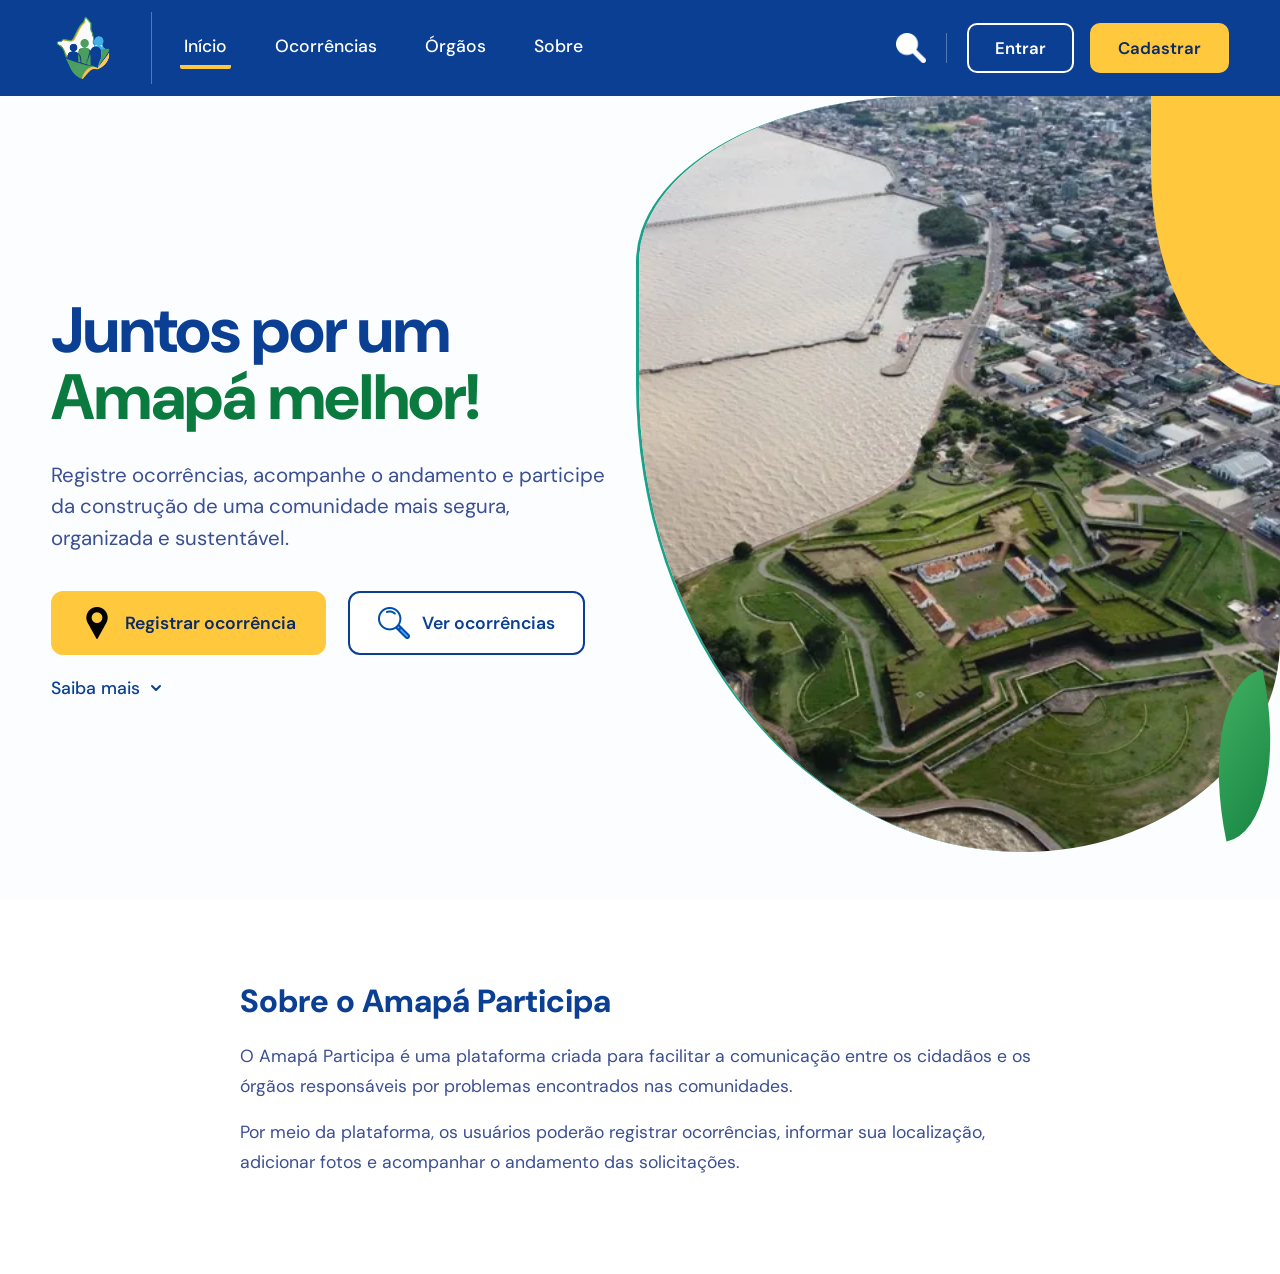
==== index.html @ 14bf2bf3 "Add files via upload" ====
<!DOCTYPE html>
<html lang="pt-BR">

<head>
    <meta charset="UTF-8">
    <meta name="viewport" content="width=device-width, initial-scale=1.0">
    <title>Amapá Participa</title>
    <link rel="preconnect" href="https://fonts.googleapis.com">
    <link rel="preconnect" href="https://fonts.gstatic.com" crossorigin>
    <link href="https://fonts.googleapis.com/css2?family=DM+Sans:wght@400;500;600;800&display=swap" rel="stylesheet">
    <link rel="stylesheet" href="css/style.css">
</head>

<body class="pagina-inicial">

    <!-- ================= CABEÇALHO ================= -->
    <header class="cabecalho">

        <div class="cabecalho-logo">
            <a href="index.html" aria-label="Amapá Participa - página inicial">
                <img src="img/logo-provisoria.png" alt="Logo Amapá Participa" width="250" height="100">
            </a>
        </div>

        <nav class="cabecalho-menu" aria-label="Menu principal">
            <ul>
                <li><a href="index.html" class="ativo" aria-current="page">Início</a></li>
                <li><a href="paginas/ocorrencias.html">Ocorrências</a></li>
                <li><a href="#">Órgãos</a></li>
                <li><a href="#sobre">Sobre</a></li>
            </ul>
        </nav>

        <div class="cabecalho-acoes">

            <button type="button" class="acao-pesquisa" id="botao-pesquisa" aria-label="Pesquisar">
                <img src="img/lupa-azul.png" alt="" width="36" height="36">
            </button>

            <a href="paginas/login.html" class="acao-entrar">Entrar</a>
            <a href="paginas/cadastro.html" class="acao-cadastrar">Cadastrar</a>

        </div>

    </header>


    <!-- ================= CONTEÚDO ================= -->
    <main>

        <!-- ===== HERO ===== -->
        <section class="hero">

            <div class="hero-texto">

                <h1 class="hero-titulo">
                    Juntos por um
                    <span class="titulo-verde">Amapá melhor!</span>
                </h1>

                <p class="hero-descricao">
                    Registre ocorrências, acompanhe o andamento
                    e participe da construção de uma comunidade
                    mais segura, organizada e sustentável.
                </p>

                <div class="hero-botoes">

                    <a href="paginas/registrar-ocorrencia.html" class="botao-registrar" id="botao-ocorrencia">
                        <span class="icone-botao" aria-hidden="true">
                            <img src="img/pin.png" alt="" width="42" height="42">
                        </span>
                        <span class="texto-botao">Registrar ocorrência</span>
                    </a>

                    <a href="paginas/ocorrencias.html" class="botao-ver-ocorrencias">
                        <span class="icone-botao" aria-hidden="true">
                            <img src="img/lupa-azul.png" alt="" width="38" height="38">
                        </span>
                        <span class="texto-botao">Ver ocorrências</span>
                    </a>

                    <a href="#sobre" class="botao-saiba">
                        <span>Saiba mais</span>
                        <svg class="seta" width="16" height="16" viewBox="0 0 24 24" fill="none"
                            stroke="currentColor" stroke-width="3" stroke-linecap="round"
                            stroke-linejoin="round" aria-hidden="true">
                            <polyline points="6 9 12 15 18 9"></polyline>
                        </svg>
                    </a>

                </div>

            </div>

            <div class="hero-imagem">

                <div class="detalhe-amarelo" aria-hidden="true"></div>

                <div class="imagem-macapa">
                    <img src="img/macapabanner.png" alt="Vista aérea de Macapá com a orla e a ponte" width="800" height="700" fetchpriority="high">
                </div>

                <div class="detalhe-verde" aria-hidden="true"></div>

            </div>

        </section>


        <!-- ===== SOBRE ===== -->
        <section class="sobre" id="sobre">
            <div class="sobre-conteudo">

                <h2>Sobre o Amapá Participa</h2>

                <p>
                    O Amapá Participa é uma plataforma criada
                    para facilitar a comunicação entre os cidadãos
                    e os órgãos responsáveis por problemas
                    encontrados nas comunidades.
                </p>

                <p>
                    Por meio da plataforma, os usuários poderão
                    registrar ocorrências, informar sua localização,
                    adicionar fotos e acompanhar o andamento
                    das solicitações.
                </p>

            </div>
        </section>

    </main>

    <script src="index.js" defer></script>

</body>

</html>
---- css/style.css ----
/*css do login*/

* {
    margin: 0;
    padding: 0;
    box-sizing: border-box;
}

body {
    min-height: 100vh;
    background-color: #f1f5fa;
    font-family: Arial, Helvetica, sans-serif;
    display: flex;
    align-items: center;
    justify-content: center;
    padding: 30px;
}

.login-container {
    width: 950px;
    height: 560px;
    background-color: #ffffff;
    display: flex;
    border-radius: 12px;
    overflow: hidden;
    box-shadow: 0 15px 40px rgba(25, 60, 100, 0.12);
}

.banner {
    width: 32%;
    height: 100%;
    background-color: #12438f;
    overflow: hidden;
    display: flex;
    align-items: center;
    justify-content: center;
    padding: 0px 0px;
}

.banner img {
    width: 100%;
    height: 100%;
    display: block;
    object-fit: cover;
    object-position: center;
}

.login-area {
    width: 68%;
    height: 100%;
    display: flex;
    justify-content: center;
    align-items: center;
    padding: 40px;
}

.login-box {
    width: 100%;
    max-width: 520px;
}

.login-box h1 {
    color: #17498f;
    font-size: 30px;
    font-weight: 700;
    margin-bottom: 30px;
}

.tabs {
    width: 100%;
    display: flex;
    border-bottom: 1px solid #d9e0e8;
    margin-bottom: 27px;
}

.tab {
    width: 50%;
    border: none;
    background: transparent;
    padding: 11px 5px;
    color: #718096;
    font-size: 15px;
    font-weight: 600;
    cursor: pointer;
}

.tab.active {
    color: #17498f;
    border-bottom: 3px solid #2866c0;
}

.input-group {
    margin-bottom: 18px;
}

.input-group label {
    display: block;
    color: #657386;
    font-size: 13px;
    font-weight: 500;
    margin-bottom: 7px;
}

.input-box {
    width: 100%;
    height: 50px;
    border: 1px solid #d2dce8;
    border-radius: 7px;
    display: flex;
    align-items: center;
    padding: 0 14px;
    background-color: #ffffff;
    transition: 0.2s;
}

.input-box:focus-within {
    border-color: #2866c0;
    box-shadow: 0 0 0 3px rgba(40, 102, 192, 0.08);
}

.input-icon {
    width: 17px;
    height: 17px;
    object-fit: contain;
    margin-right: 11px;
    flex-shrink: 0;
}

.input-box input {
    width: 100%;
    height: 100%;
    border: none;
    outline: none;
    background: transparent;
    color: #333333;
    font-size: 13px;
}

.input-box input::placeholder {
    color: #a1adbd;
}

.password-icon {
    width: 20px;
    height: 20px;
    object-fit: contain;
    margin-left: 10px;
    cursor: pointer;
    flex-shrink: 0;
}

.login-options {
    display: flex;
    justify-content: space-between;
    align-items: center;
    margin-top: 6px;
    margin-bottom: 22px;
    font-size: 12px;
}

.remember {
    display: flex;
    align-items: center;
    gap: 6px;
    color: #69788b;
    cursor: pointer;
}

.remember input {
    width: 14px;
    height: 14px;
    accent-color: #2866c0;
}

.login-options a {
    color: #245ba7;
    font-weight: 600;
    text-decoration: underline;
}

.login-button {
    width: 100%;
    height: 48px;
    border: none;
    border-radius: 6px;
    background-color: #2866c0;
    color: #ffffff;
    font-size: 14px;
    font-weight: 700;
    cursor: pointer;
    transition: 0.2s;
}

.login-button:hover {
    background-color: #2056a5;
}

.register-text {
    text-align: center;
    color: #718096;
    font-size: 12px;
    margin-top: 25px;
}

.register-text a {
    color: #245ba7;
    font-weight: 600;
    text-decoration: underline;
}

@media (max-width: 850px) {

    body {
        padding: 20px;
    }

    .login-container {
        width: 100%;
        height: auto;
        min-height: 560px;
    }

    .banner {
        width: 30%;
    }

    .login-area {
        width: 70%;
        padding: 35px;
    }

    .login-box h1 {
        font-size: 27px;
    }
}

@media (max-width: 650px) {

    body {
        padding: 0;
        background-color: #ffffff;
    }

    .login-container {
        width: 100%;
        min-height: 100vh;
        height: auto;
        border-radius: 0;
        box-shadow: none;
    }

    .banner {
        display: none;
    }

    .login-area {
        width: 100%;
        padding: 35px 25px;
    }

    .login-box {
        max-width: 500px;
    }
}

@media (max-width: 400px) {

    .login-area {
        padding: 30px 20px;
    }

    .login-box h1 {
        font-size: 24px;
        margin-bottom: 27px;
    }

    .login-options {
        font-size: 11px;
    }
}

.tab {
    text-decoration: none;
    display: flex;
    align-items: center;
    justify-content: center;
}


/* css do cadastro */

.cadastro-container {
    width: 950px;
    height: 560px;
    background-color: #ffffff;
    display: flex;
    border-radius: 12px;
    overflow: hidden;
    box-shadow: 0 15px 40px rgba(25, 60, 100, 0.12);
}

.cadastro-banner {
    width: 32%;
    height: 100%;
    background-color: #12438f;
    overflow: hidden;
    display: flex;
    align-items: center;
    justify-content: center;
    padding: 0px 0px;
}

.cadastro-banner img {
    width: 100%;
    height: 100%;
    display: block;
    object-fit: cover;
    object-position: center;
}

.cadastro-area {
    width: 68%;
    height: 100%;
    display: flex;
    justify-content: center;
    align-items: center;
    padding: 40px;
}

.cadastro-conteudo {
    width: 100%;
    max-width: 520px;
}

.cadastro-conteudo h2 {
    color: #17498f;
    font-size: 30px;
    font-weight: 700;
    margin-bottom: 5px;
}

.subtitulo {
    color: #718096;
    font-size: 12px;
    margin-bottom: 20px;
}

.campo {
    margin-bottom: 10px;
}

.campo label {
    display: block;
    color: #657386;
    font-size: 13px;
    font-weight: 500;
    margin-bottom: 7px;
}

.campo input,
.campo select {
    height: 30px;
    border: 1px solid #d2dce8;
    border-radius: 7px;
    background-color: #ffffff;
    outline: none;
    font-size: 11px;
    color: #334155;
}

.campo input {
    width: 100%;
    padding: 0 10px;
}

.campo input::placeholder {
    color: #a1adbd;
}

.campo input:focus,
.campo select:focus {
    border-color: #2866c0;
}

.input-container {
    width: 100%;
    height: 30px;
    border: 1px solid #d2dce8;
    border-radius: 7px;
    display: flex;
    align-items: center;
    padding: 0 10px;
    background-color: #ffffff;
}

.input-container:focus-within {
    border-color: #2866c0;
    box-shadow: 0 0 0 3px rgba(40, 102, 192, 0.08);
}

.input-container .input-icon {
    width: 17px;
    height: 17px;
    object-fit: contain;
    margin-right: 7px;
    flex-shrink: 0;
}

.input-container input {
    width: 100%;
    height: 100%;
    border: none;
    outline: none;
    padding: 0;
    background: transparent;
    color: #333333;
}

.input-container input:focus {
    border: none;
}

.input-container .password-icon {
    width: 16px;
    height: 16px;
    object-fit: contain;
    margin-left: 10px;
    cursor: pointer;
    flex-shrink: 0;
}

.requisitos-senha {
    margin-top: 6px;
    color: #718096;
    font-size: 9px;
    line-height: 1.4;
}

.requisitos-senha p {
    margin-bottom: 2px;
    font-weight: 600;
}

.requisitos-senha ul {
    margin: 0;
    padding-left: 15px;
    display: grid;
    grid-template-columns: 1fr 1fr;
    column-gap: 10px;
}

.requisitos-senha li {
    color: #718096;
}

.requisitos-senha li.valido {
    color: #3d8b5c;
}

.telefone-container {
    display: flex;
    gap: 7px;
}

.telefone-container select {
    width: 62px;
    padding: 0 7px;
}

.telefone-container input {
    flex: 1;
}

.termos {
    display: flex;
    align-items: center;
    gap: 6px;
    margin-top: 7px;
    margin-bottom: 15px;
}

.termos input {
    width: 13px;
    height: 13px;
    accent-color: #2866c0;
}

.termos label {
    font-size: 10px;
    color: #64748b;
}

.botao-cadastrar {
    width: 100%;
    height: 34px;
    border: none;
    border-radius: 6px;
    background-color: #2866c0;
    color: #ffffff;
    font-size: 12px;
    font-weight: 700;
    cursor: pointer;
}

.botao-cadastrar:hover {
    background-color: #2056a5;
}

.login-link {
    text-align: center;
    margin-top: 12px;
    font-size: 10px;
    color: #718096;
}

.login-link a {
    color: #245ba7;
    font-weight: 600;
    text-decoration: underline;
}

.login-link a:hover {
    text-decoration: none;
}


@media (max-width: 850px) {

    .cadastro-container {
        width: 100%;
        height: auto;
        min-height: 560px;
    }

    .cadastro-banner {
        width: 30%;
    }

    .cadastro-area {
        width: 70%;
        padding: 35px;
    }

    .cadastro-conteudo h2 {
        font-size: 27px;
    }
}

@media (max-width: 650px) {

    .cadastro-container {
        width: 100%;
        min-height: 100vh;
        height: auto;
        border-radius: 0;
        box-shadow: none;
    }

    .cadastro-banner {
        display: none;
    }

    .cadastro-area {
        width: 100%;
        padding: 35px 25px;
    }

    .cadastro-conteudo {
        max-width: 500px;
    }

    .requisitos-senha ul {
        grid-template-columns: 1fr;
    }
}

@media (max-width: 400px) {

    .cadastro-area {
        padding: 30px 20px;
    }

    .cadastro-conteudo h2 {
        font-size: 24px;
    }
}


/* =========================================================
   TELA INICIAL
========================================================= */

:root {
    --azul-escuro: #0a3f94;
    --azul-texto: #3b4f94;
    --amarelo: #ffc83d;
    --verde: #0b7a3e;
    --altura-cabecalho: 96px;
}

html {
    scroll-behavior: smooth;
}

body.pagina-inicial {
    display: block;
    min-height: 100vh;
    padding: 0;
    background-color: #fbfdff;
    font-family: "DM Sans", Arial, Helvetica, sans-serif;
}

.pagina-inicial a {
    text-decoration: none;
}

.cabecalho {
    display: flex;
    align-items: center;
    height: var(--altura-cabecalho);
    padding: 0 4%;
    background-color: var(--azul-escuro);
}

.cabecalho-logo {
    display: flex;
    align-items: center;
    padding-right: 28px;
    margin-right: 28px;
    border-right: 1px solid rgba(255, 255, 255, 0.3);
}

.cabecalho-logo img {
    display: block;
    height: 72px;
    width: auto;
}

.cabecalho-menu ul {
    display: flex;
    gap: 40px;
    list-style: none;
}

.cabecalho-menu a {
    display: inline-block;
    padding: 8px 4px;
    color: #ffffff;
    font-size: 1.1rem;
    font-weight: 500;
    border-bottom: 4px solid transparent;
    border-radius: 2px;
    transition: border-color 0.2s;
}

.cabecalho-menu a:hover,
.cabecalho-menu a.ativo {
    border-bottom-color: var(--amarelo);
}

.cabecalho-acoes {
    display: flex;
    align-items: center;
    gap: 16px;
    margin-left: auto;
}

.acao-pesquisa {
    padding: 0 20px 0 0;
    margin-right: 4px;
    border: none;
    border-right: 1px solid rgba(255, 255, 255, 0.3);
    background: transparent;
    cursor: pointer;
}

.acao-pesquisa img {
    display: block;
    width: 30px;
    height: 30px;
    filter: brightness(0) invert(1);
}

.acao-entrar,
.acao-cadastrar {
    padding: 12px 26px;
    border-radius: 10px;
    font-size: 1.05rem;
    font-weight: 600;
    transition: transform 0.2s, background-color 0.2s;
}

.acao-entrar {
    color: #ffffff;
    border: 2px solid #ffffff;
}

.acao-entrar:hover {
    background-color: rgba(255, 255, 255, 0.12);
}

.acao-cadastrar {
    color: #0b2a66;
    background-color: var(--amarelo);
    border: 2px solid var(--amarelo);
}

.acao-cadastrar:hover {
    transform: translateY(-2px);
}

.hero {
    display: grid;
    grid-template-columns: 1fr 1.1fr;
    min-height: calc(100vh - var(--altura-cabecalho));
    padding-left: 4%;
    overflow: hidden;
}

.hero-texto {
    align-self: center;
    max-width: 660px;
    padding: 40px 0;
    position: relative;
    z-index: 3;
}

.hero-titulo {
    color: var(--azul-escuro);
    font-size: clamp(2.6rem, 5vw, 4.6rem);
    font-weight: 800;
    line-height: 1.05;
    letter-spacing: -0.02em;
}

.titulo-verde {
    display: block;
    color: var(--verde);
}

.hero-descricao {
    max-width: 560px;
    margin: 28px 0 36px;
    color: var(--azul-texto);
    font-size: clamp(1.1rem, 1.6vw, 1.45rem);
    line-height: 1.55;
}

.hero-botoes {
    display: flex;
    flex-wrap: wrap;
    align-items: center;
    gap: 22px;
}

.botao-registrar,
.botao-ver-ocorrencias {
    display: inline-flex;
    align-items: center;
    gap: 12px;
    padding: 14px 28px;
    border-radius: 12px;
    font-size: 1.1rem;
    font-weight: 600;
    transition: transform 0.2s, box-shadow 0.2s;
}

.botao-registrar {
    color: #0b2a66;
    background-color: var(--amarelo);
    border: 2px solid var(--amarelo);
}

.botao-ver-ocorrencias {
    color: var(--azul-escuro);
    background-color: #ffffff;
    border: 2px solid var(--azul-escuro);
}

.botao-registrar:hover,
.botao-ver-ocorrencias:hover {
    transform: translateY(-2px);
    box-shadow: 0 8px 18px rgba(10, 63, 148, 0.18);
}

.icone-botao img {
    display: block;
    width: 32px;
    height: 32px;
    object-fit: contain;
}

.botao-saiba {
    display: inline-flex;
    align-items: center;
    gap: 8px;
    color: var(--azul-escuro);
    font-size: 1.1rem;
    font-weight: 500;
}

.botao-saiba:hover {
    text-decoration: underline;
}

.hero-imagem {
    position: relative;
}

.imagem-macapa {
    position: absolute;
    top: 0;
    right: 0;
    bottom: 6%;
    left: 0;
    overflow: hidden;
    border-radius: 45% 0 40% 60% / 22% 0 28% 62%;
    border-left: 3px solid #1aa38a;
}

.imagem-macapa img {
    display: block;
    width: 100%;
    height: 100%;
    object-fit: cover;
}

.detalhe-amarelo {
    position: absolute;
    top: 0;
    right: 0;
    z-index: 2;
    width: 20%;
    height: 36%;
    background-color: var(--amarelo);
    border-radius: 0 0 0 100% / 0 0 0 75%;
}

.detalhe-verde {
    position: absolute;
    right: 0;
    bottom: 8%;
    z-index: 2;
    width: 11%;
    height: 20%;
    background: linear-gradient(135deg, #46b565, #12803f);
    border-radius: 100% 0 100% 0;
    transform: rotate(-12deg);
}

.sobre {
    padding: 80px 4%;
    background-color: #ffffff;
}

.sobre-conteudo {
    max-width: 800px;
    margin: 0 auto;
}

.sobre-conteudo h2 {
    margin-bottom: 20px;
    color: var(--azul-escuro);
    font-size: 2rem;
    font-weight: 800;
}

.sobre-conteudo p {
    margin-bottom: 16px;
    color: var(--azul-texto);
    font-size: 1.1rem;
    line-height: 1.7;
}

@media (max-width: 900px) {

    .cabecalho {
        flex-wrap: wrap;
        height: auto;
        padding: 12px 5%;
        row-gap: 8px;
    }

    .cabecalho-logo {
        padding-right: 0;
        margin-right: 0;
        border-right: none;
    }

    .cabecalho-logo img {
        height: 52px;
    }

    .cabecalho-menu {
        order: 3;
        width: 100%;
        overflow-x: auto;
    }

    .cabecalho-menu ul {
        gap: 24px;
    }

    .hero {
        grid-template-columns: 1fr;
        min-height: auto;
        padding-left: 0;
    }

    .hero-texto {
        padding: 40px 5%;
    }

    .hero-imagem {
        height: 340px;
    }

    .imagem-macapa {
        bottom: 0;
        border-radius: 45% 45% 0 0 / 18% 18% 0 0;
        border-left: none;
    }

    .detalhe-verde {
        bottom: 6%;
    }
}

@media (max-width: 500px) {

    .acao-entrar,
    .acao-cadastrar {
        padding: 10px 16px;
    }

    .botao-registrar,
    .botao-ver-ocorrencias {
        width: 100%;
        justify-content: center;
    }
}


/* =========================================================
   TELA DE OCORRÊNCIAS
========================================================= */

body.pagina-ocorrencias {
    display: block;
    min-height: 100vh;
    padding: 0;
    background-color: #F5F7FA;
    color: #1E293B;
}

.topo {
    display: flex;
    align-items: center;
    justify-content: space-between;
    background-color: #0a3f94;
    padding: 12px 32px;
    color: #FFFFFF;
}

.topo-logo {
    display: flex;
    align-items: center;
    gap: 10px;
    font-weight: 700;
    font-size: 18px;
}

.topo-logo img {
    height: 32px;
    width: 32px;
}

.topo-menu {
    display: flex;
    gap: 28px;
}

.topo-menu a {
    font-size: 15px;
    color: #CBD5E1;
    padding-bottom: 4px;
    border-bottom: 2px solid transparent;
}

.topo-menu a:hover {
    color: #FFFFFF;
}

.topo-menu a.ativo {
    color: #FFFFFF;
    border-bottom: 2px solid #F5A623;
    font-weight: 600;
}

.topo-acoes {
    display: flex;
    align-items: center;
    gap: 16px;
}

#botao-busca-topo {
    background: none;
    border: none;
    cursor: pointer;
}

#botao-busca-topo img {
    width: 18px;
    height: 18px;
}

.avatar-usuario {
    width: 34px;
    height: 34px;
    border-radius: 50%;
    background-color: #F5A623;
    color: #1C3A5E;
    font-weight: 700;
    font-size: 13px;
    display: flex;
    align-items: center;
    justify-content: center;
}

.layout {
    display: flex;
    align-items: flex-start;
}

.lateral {
    width: 220px;
    background-color: #FFFFFF;
    min-height: calc(100vh - 60px);
    padding: 20px 0;
    border-right: 1px solid #E2E8F0;
}

.lista-categorias {
    list-style: none;
}

.categoria {
    padding: 12px 24px;
    font-size: 14px;
    color: #475569;
    cursor: pointer;
}

.categoria:hover {
    background-color: #F1F5F9;
}

.categoria.ativa {
    background-color: #FFF1DE;
    color: #C9680C;
    font-weight: 600;
    border-right: 3px solid #F5A623;
}

.conteudo {
    flex: 1;
    padding: 32px 40px;
}

.conteudo h1 {
    font-size: 26px;
    color: #1C3A5E;
}

.barra-busca {
    display: flex;
    gap: 12px;
    margin-bottom: 20px;
}

#buscar-ocorrencias {
    flex: 1;
    max-width: 360px;
    padding: 10px 14px;
    border: 1px solid #CBD5E1;
    border-radius: 8px;
    font-size: 14px;
}

#botao-filtros {
    padding: 10px 18px;
    border: 1px solid #CBD5E1;
    border-radius: 8px;
    background-color: #FFFFFF;
    color: #1C3A5E;
    font-weight: 600;
    cursor: pointer;
}

#botao-filtros:hover {
    background-color: #F1F5F9;
}

.painel-filtros {
    display: flex;
    align-items: center;
    gap: 10px;
    margin-bottom: 20px;
    padding: 12px;
    background-color: #FFFFFF;
    border: 1px solid #E2E8F0;
    border-radius: 8px;
}

.painel-filtros.escondido {
    display: none;
}

.filtro-status {
    padding: 6px 12px;
    border: 1px solid #CBD5E1;
    border-radius: 999px;
    background-color: #FFFFFF;
    font-size: 13px;
    cursor: pointer;
}

.filtro-status.ativo {
    background-color: #1C3A5E;
    color: #FFFFFF;
    border-color: #1C3A5E;
}

.grade-ocorrencias {
    display: grid;
    grid-template-columns: repeat(3, 1fr);
    gap: 20px;
}

.card-ocorrencia {
    background-color: #FFFFFF;
    border-radius: 10px;
    overflow: hidden;
    border: 1px solid #E2E8F0;
}

.card-imagem {
    width: 100%;
    height: 140px;
    background-size: cover;
    background-position: center;
    background-color: #E2E8F0;
}

.card-corpo {
    padding: 14px 16px;
}

.card-categoria {
    display: flex;
    align-items: center;
    gap: 6px;
    font-size: 12px;
    font-weight: 600;
    margin-bottom: 6px;
}

.pontinho-categoria {
    width: 9px;
    height: 9px;
    border-radius: 50%;
    display: inline-block;
}

.card-titulo {
    font-size: 15px;
    font-weight: 700;
    color: #1C3A5E;
    margin-bottom: 6px;
}

.card-info {
    font-size: 12px;
    color: #64748B;
    margin-bottom: 3px;
}

.card-status {
    display: inline-block;
    margin-top: 10px;
    padding: 4px 12px;
    border-radius: 999px;
    font-size: 12px;
    font-weight: 600;
}

.cat-infraestrutura {
    color: #C9680C;
}

.cat-infraestrutura .pontinho-categoria {
    background-color: #F5A623;
}

.cat-meio-ambiente {
    color: #2F8F4E;
}

.cat-meio-ambiente .pontinho-categoria {
    background-color: #2F8F4E;
}

.cat-iluminacao-publica {
    color: #2563EB;
}

.cat-iluminacao-publica .pontinho-categoria {
    background-color: #2563EB;
}

.cat-transporte {
    color: #0E7490;
}

.cat-transporte .pontinho-categoria {
    background-color: #0E7490;
}

.cat-limpeza-urbana {
    color: #0891B2;
}

.cat-limpeza-urbana .pontinho-categoria {
    background-color: #0891B2;
}

.cat-outros {
    color: #64748B;
}

.cat-outros .pontinho-categoria {
    background-color: #64748B;
}

.status-registrada {
    background-color: #E2E8F0;
    color: #475569;
}

.status-em-analise {
    background-color: #FEF3C7;
    color: #B45309;
}

.status-encaminhada {
    background-color: #DBEAFE;
    color: #1D4ED8;
}

.status-em-atendimento {
    background-color: #FFE4D5;
    color: #C2410C;
}

.status-resolvida {
    background-color: #DCFCE7;
    color: #15803D;
}

.mensagem-vazia {
    text-align: center;
    color: #64748B;
    margin-top: 40px;
}

.mensagem-vazia.escondido {
    display: none;
}


/* ===== MENU RETRÁTIL ===== */

.botao-menu {
    display: none;
    align-items: center;
    gap: 8px;
    border: none;
    background: transparent;
    color: #FFFFFF;
    font-size: 16px;
    font-weight: 600;
    cursor: pointer;
}

.botao-menu span {
    font-family: Arial, Helvetica, sans-serif;
}


/* ===== RESPONSIVO ===== */

@media (max-width: 900px) {

    .botao-menu {
        display: flex;
    }

    .topo {
        position: relative;
    }

    .topo-menu {
        display: none;
        position: absolute;
        top: 100%;
        left: 0;
        width: 100%;
        flex-direction: column;
        gap: 0;
        padding: 10px 20px;
        background-color: #FFFFFF;
        box-shadow: 0 8px 20px rgba(25, 60, 100, 0.12);
        z-index: 20;
    }

    .topo-menu.aberto {
        display: flex;
    }

    .topo-menu a {
        width: 100%;
        padding: 12px 10px;
        color: #475569;
    }

    .topo-menu a:hover {
        color: #0a3f94;
        background-color: #F1F5F9;
    }

    .topo-menu a.ativo {
        color: #0a3f94;
        border-bottom: none;
    }

    .layout {
        flex-direction: column;
    }

    .lateral {
        width: 100%;
        min-height: auto;
        display: flex;
        overflow-x: auto;
    }

    .lista-categorias {
        display: flex;
    }

    .grade-ocorrencias {
        grid-template-columns: 1fr;
    }
}

/* ===== FILTROS ATIVOS ===== */

.filtros-ativos {
    display: flex;
    align-items: center;
    flex-wrap: wrap;
    gap: 10px;
    margin: 18px 0 22px;
}

.filtros-ativos-titulo {
    color: #475569;
    font-size: 14px;
    font-weight: 600;
}

.lista-filtros-ativos {
    display: flex;
    align-items: center;
    flex-wrap: wrap;
    gap: 8px;
}

.filtro-ativo {
    display: inline-flex;
    align-items: center;
    gap: 6px;
    padding: 6px 10px;
    border-radius: 20px;
    background-color: #e8eef8;
    color: #0a3f94;
    font-size: 13px;
    font-weight: 600;
}

.filtro-ativo button {
    display: flex;
    align-items: center;
    justify-content: center;
    width: 18px;
    height: 18px;
    padding: 0;
    border: none;
    border-radius: 50%;
    background-color: transparent;
    color: #0a3f94;
    font-size: 17px;
    line-height: 1;
    cursor: pointer;
}

.filtro-ativo button:hover {
    background-color: rgba(10, 63, 148, 0.12);
}

.botao-limpar-filtros {
    padding: 7px 12px;
    border: 1px solid #d7dee8;
    border-radius: 7px;
    background-color: #FFFFFF;
    color: #475569;
    font-size: 13px;
    font-weight: 600;
    cursor: pointer;
}

.botao-limpar-filtros:hover {
    border-color: #0a3f94;
    color: #0a3f94;
}

@media (max-width: 700px) {

    .filtros-ativos {
        align-items: flex-start;
        flex-direction: column;
    }

    .lista-filtros-ativos {
        width: 100%;
    }
}

/* ===== PRÉVIA DA OCORRÊNCIA ===== */

.card-ocorrencia {
    position: relative;
    overflow: hidden;
    cursor: pointer;
}

.card-previa {
    position: absolute;
    left: 0;
    right: 0;
    bottom: 0;
    padding: 16px;
    background-color: rgba(10, 63, 148, 0.96);
    color: #FFFFFF;
    transform: translateY(100%);
    transition: transform 0.25s ease;
    z-index: 2;
}

.card-ocorrencia:hover .card-previa {
    transform: translateY(0);
}

.card-previa strong {
    display: block;
    margin-bottom: 6px;
    font-size: 14px;
}

.card-previa p {
    margin: 0 0 8px;
    font-size: 13px;
    line-height: 1.45;
}

.card-previa span {
    font-size: 12px;
    font-weight: 600;
    opacity: 0.9;
}

.detalhes-ocorrencia {
    max-width: 900px;
    margin: 40px auto;
    padding: 20px;
}

.botao-voltar {
    display: inline-block;
    margin-bottom: 20px;
    color: #12438f;
    text-decoration: none;
    font-weight: 600;
}

.detalhes-card {
    background: white;
    border-radius: 16px;
    padding: 30px;
    box-shadow: 0 8px 25px rgba(0,0,0,0.08);
}

.detalhes-imagem {
    width: 100%;
    height: 350px;
    object-fit: cover;
    border-radius: 12px;
    margin-bottom: 25px;
}

.detalhes-card h1 {
    color: #12438f;
    margin-bottom: 20px;
}

.detalhes-card p {
    margin-bottom: 15px;
    line-height: 1.6;
}

/* ===== TELA DE REGISTRO DE OCORRÊNCIA ===== */

body.pagina-registrar {
    display: block;
    min-height: 100vh;
    padding: 0;
    background-color: #F5F7FA;
    color: #1E293B;
}

.pagina-registrar .registro-conteudo {
    max-width: 900px;
    margin: 0 auto;
    padding: 40px;
}

.pagina-registrar .registro-cabecalho {
    margin-bottom: 30px;
}

.pagina-registrar .botao-voltar-registro {
    display: inline-block;
    margin-bottom: 20px;
    color: #12438f;
    text-decoration: none;
    font-weight: 600;
}

.pagina-registrar .registro-cabecalho h1 {
    margin-bottom: 10px;
    color: #1C3A5E;
    font-size: 28px;
}

.pagina-registrar .registro-cabecalho p {
    color: #64748B;
    font-size: 15px;
    line-height: 1.5;
}

.pagina-registrar .form-ocorrencia {
    background-color: #FFFFFF;
    padding: 30px;
    border: 1px solid #E2E8F0;
    border-radius: 12px;
    box-shadow: 0 8px 25px rgba(25, 60, 100, 0.08);
}

.pagina-registrar .campo-ocorrencia {
    margin-bottom: 22px;
}

.pagina-registrar .campo-ocorrencia label {
    display: block;
    margin-bottom: 8px;
    color: #334155;
    font-size: 14px;
    font-weight: 600;
}

.pagina-registrar .campo-ocorrencia input,
.pagina-registrar .campo-ocorrencia select,
.pagina-registrar .campo-ocorrencia textarea {
    width: 100%;
    border: 1px solid #CBD5E1;
    border-radius: 8px;
    background-color: #FFFFFF;
    color: #334155;
    font-family: Arial, Helvetica, sans-serif;
    font-size: 14px;
    outline: none;
}

.pagina-registrar .campo-ocorrencia input,
.pagina-registrar .campo-ocorrencia select {
    height: 44px;
    padding: 0 12px;
}

.pagina-registrar .campo-ocorrencia textarea {
    min-height: 150px;
    padding: 12px;
    resize: vertical;
    line-height: 1.5;
}

.pagina-registrar .campo-ocorrencia input:focus,
.pagina-registrar .campo-ocorrencia select:focus,
.pagina-registrar .campo-ocorrencia textarea:focus {
    border-color: #2866C0;
    box-shadow: 0 0 0 3px rgba(40, 102, 192, 0.08);
}

.pagina-registrar .campo-ocorrencia input[type="file"] {
    height: auto;
    padding: 10px 12px;
}

.pagina-registrar .ajuda-campo {
    margin-top: 6px;
    color: #64748B;
    font-size: 12px;
}

.pagina-registrar .contador-descricao {
    margin-top: 6px;
    text-align: right;
    color: #64748B;
    font-size: 12px;
}

.pagina-registrar .acoes-ocorrencia {
    display: flex;
    justify-content: flex-end;
    gap: 12px;
    margin-top: 30px;
}

.pagina-registrar .botao-rascunho,
.pagina-registrar .botao-enviar-ocorrencia {
    height: 44px;
    padding: 0 20px;
    border-radius: 8px;
    font-size: 14px;
    font-weight: 600;
    cursor: pointer;
}

.pagina-registrar .botao-rascunho {
    border: 1px solid #CBD5E1;
    background-color: #FFFFFF;
    color: #475569;
}

.pagina-registrar .botao-rascunho:hover {
    background-color: #F1F5F9;
}

.pagina-registrar .botao-enviar-ocorrencia {
    border: 1px solid #2866C0;
    background-color: #2866C0;
    color: #FFFFFF;
}

.pagina-registrar .botao-enviar-ocorrencia:hover {
    background-color: #2056A5;
}

@media (max-width: 900px) {

    .pagina-registrar .topo {
        position: relative;
    }

    .pagina-registrar .registro-conteudo {
        padding: 30px 25px;
    }
}

@media (max-width: 600px) {

    .pagina-registrar .registro-conteudo {
        padding: 25px 15px;
    }

    .pagina-registrar .form-ocorrencia {
        padding: 20px;
    }

    .pagina-registrar .acoes-ocorrencia {
        flex-direction: column;
    }

    .pagina-registrar .botao-rascunho,
    .pagina-registrar .botao-enviar-ocorrencia {
        width: 100%;
    }
}

.botao-voltar-menu {
    font-weight: 600;
}
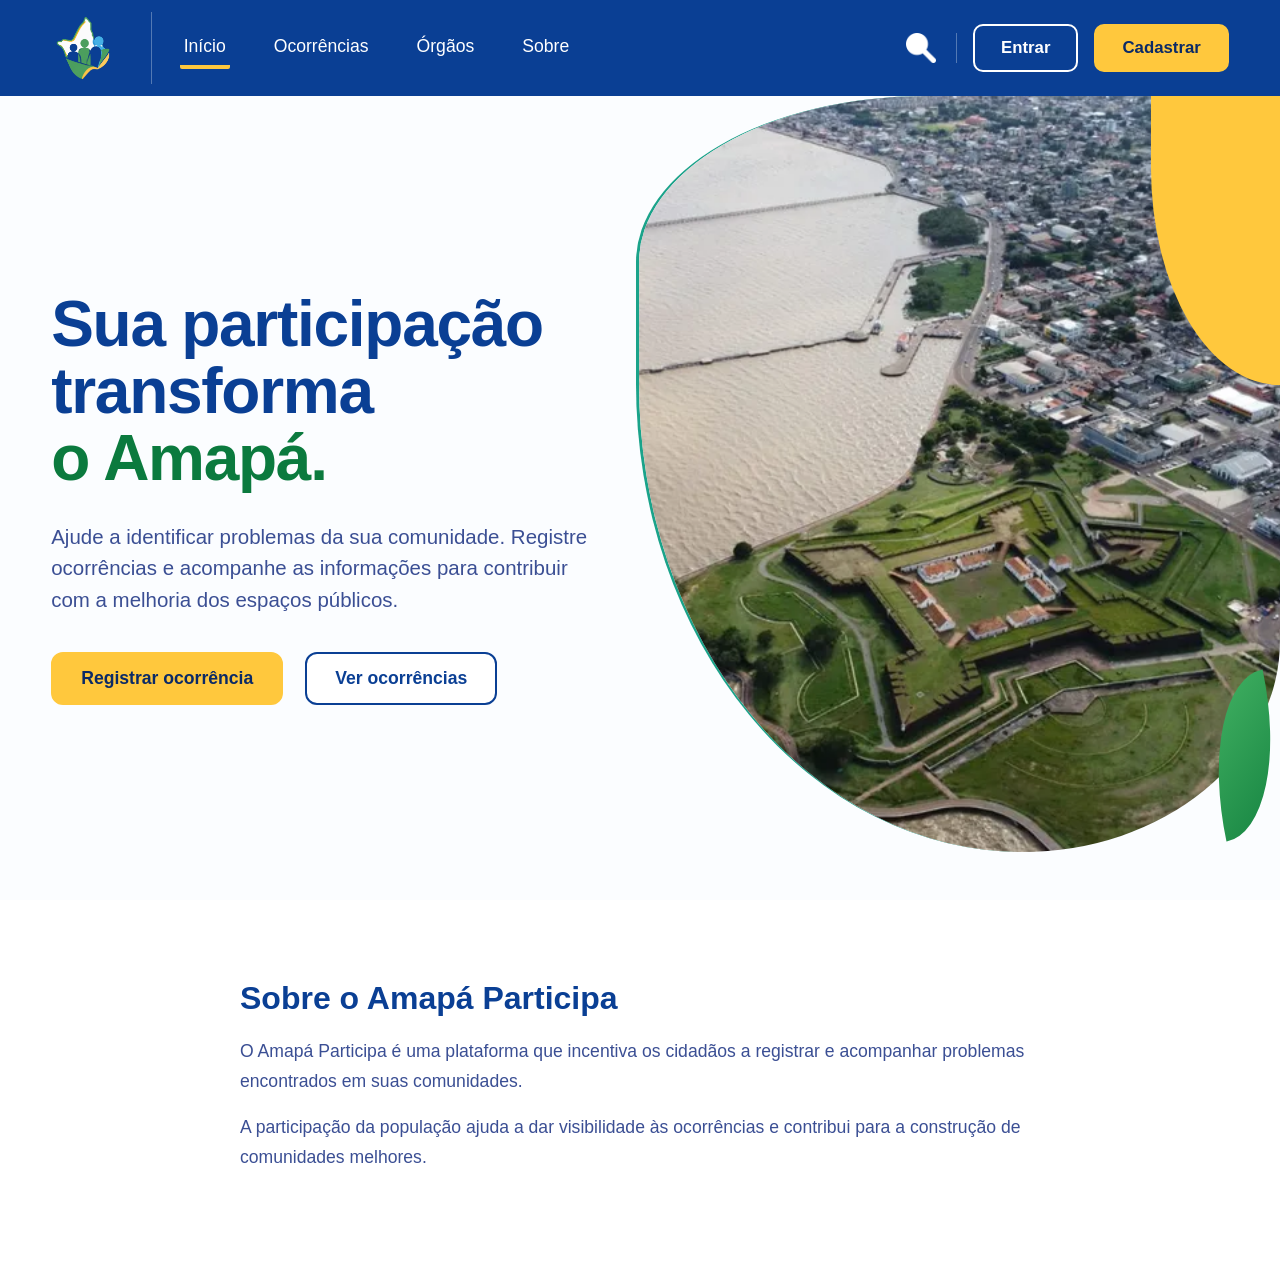
==== commit 946c879b: "Add files via upload" ====
--- a/index.html
+++ b/index.html
@@ -1,140 +1,102 @@
+
 <!DOCTYPE html>
 <html lang="pt-BR">
-
 <head>
     <meta charset="UTF-8">
     <meta name="viewport" content="width=device-width, initial-scale=1.0">
     <title>Amapá Participa</title>
-    <link rel="preconnect" href="https://fonts.googleapis.com">
-    <link rel="preconnect" href="https://fonts.gstatic.com" crossorigin>
-    <link href="https://fonts.googleapis.com/css2?family=DM+Sans:wght@400;500;600;800&display=swap" rel="stylesheet">
     <link rel="stylesheet" href="css/style.css">
+    <script src="./index.js" defer></script>
 </head>
-
 <body class="pagina-inicial">
 
-    <!-- ================= CABEÇALHO ================= -->
     <header class="cabecalho">
+        <a href="index.html" class="cabecalho-logo">
+            <img src="img/logo-provisoria.png" alt="Amapá Participa">
+        </a>
 
-        <div class="cabecalho-logo">
-            <a href="index.html" aria-label="Amapá Participa - página inicial">
-                <img src="img/logo-provisoria.png" alt="Logo Amapá Participa" width="250" height="100">
-            </a>
-        </div>
-
-        <nav class="cabecalho-menu" aria-label="Menu principal">
+        <nav class="cabecalho-menu">
             <ul>
-                <li><a href="index.html" class="ativo" aria-current="page">Início</a></li>
+                <li><a href="index.html" class="ativo">Início</a></li>
                 <li><a href="paginas/ocorrencias.html">Ocorrências</a></li>
-                <li><a href="#">Órgãos</a></li>
+                <li><a href="paginas/orgaos.html">Órgãos</a></li>
                 <li><a href="#sobre">Sobre</a></li>
             </ul>
         </nav>
 
         <div class="cabecalho-acoes">
-
             <button type="button" class="acao-pesquisa" id="botao-pesquisa" aria-label="Pesquisar">
-                <img src="img/lupa-azul.png" alt="" width="36" height="36">
+                <img src="img/lupa-azul.png" alt="">
             </button>
 
-            <a href="paginas/login.html" class="acao-entrar">Entrar</a>
-            <a href="paginas/cadastro.html" class="acao-cadastrar">Cadastrar</a>
+            <div class="cabecalho-autenticacao" id="cabecalho-autenticacao">
+                <a href="paginas/login.html" class="acao-entrar">Entrar</a>
+                <a href="paginas/cadastro.html" class="acao-cadastrar">Cadastrar</a>
+            </div>
 
+            <a href="paginas/perfil.html"
+               class="avatar-iniciais"
+               id="avatar-usuario"
+               aria-label="Acessar perfil"
+               title="Meu perfil"
+               hidden>
+                <span id="iniciais-usuario">?</span>
+            </a>
         </div>
-
     </header>
 
-
-    <!-- ================= CONTEÚDO ================= -->
     <main>
-
-        <!-- ===== HERO ===== -->
         <section class="hero">
-
             <div class="hero-texto">
-
                 <h1 class="hero-titulo">
-                    Juntos por um
-                    <span class="titulo-verde">Amapá melhor!</span>
+                    Sua participação transforma
+                    <span class="titulo-verde">o Amapá.</span>
                 </h1>
 
                 <p class="hero-descricao">
-                    Registre ocorrências, acompanhe o andamento
-                    e participe da construção de uma comunidade
-                    mais segura, organizada e sustentável.
+                    Ajude a identificar problemas da sua comunidade.
+                    Registre ocorrências e acompanhe as informações
+                    para contribuir com a melhoria dos espaços públicos.
                 </p>
 
                 <div class="hero-botoes">
-
-                    <a href="paginas/registrar-ocorrencia.html" class="botao-registrar" id="botao-ocorrencia">
-                        <span class="icone-botao" aria-hidden="true">
-                            <img src="img/pin.png" alt="" width="42" height="42">
-                        </span>
-                        <span class="texto-botao">Registrar ocorrência</span>
+                    <a href="paginas/registrar-ocorrencia.html" class="botao-registrar">
+                        Registrar ocorrência
                     </a>
 
                     <a href="paginas/ocorrencias.html" class="botao-ver-ocorrencias">
-                        <span class="icone-botao" aria-hidden="true">
-                            <img src="img/lupa-azul.png" alt="" width="38" height="38">
-                        </span>
-                        <span class="texto-botao">Ver ocorrências</span>
+                        Ver ocorrências
                     </a>
-
-                    <a href="#sobre" class="botao-saiba">
-                        <span>Saiba mais</span>
-                        <svg class="seta" width="16" height="16" viewBox="0 0 24 24" fill="none"
-                            stroke="currentColor" stroke-width="3" stroke-linecap="round"
-                            stroke-linejoin="round" aria-hidden="true">
-                            <polyline points="6 9 12 15 18 9"></polyline>
-                        </svg>
-                    </a>
-
                 </div>
-
             </div>
 
             <div class="hero-imagem">
-
-                <div class="detalhe-amarelo" aria-hidden="true"></div>
+                <div class="detalhe-amarelo"></div>
 
                 <div class="imagem-macapa">
-                    <img src="img/macapabanner.png" alt="Vista aérea de Macapá com a orla e a ponte" width="800" height="700" fetchpriority="high">
+                    <img src="img/macapabanner.png" alt="Paisagem urbana do Amapá">
                 </div>
 
-                <div class="detalhe-verde" aria-hidden="true"></div>
-
-            </div>
-
-        </section>
-
-
-        <!-- ===== SOBRE ===== -->
-        <section class="sobre" id="sobre">
-            <div class="sobre-conteudo">
-
-                <h2>Sobre o Amapá Participa</h2>
-
-                <p>
-                    O Amapá Participa é uma plataforma criada
-                    para facilitar a comunicação entre os cidadãos
-                    e os órgãos responsáveis por problemas
-                    encontrados nas comunidades.
-                </p>
-
-                <p>
-                    Por meio da plataforma, os usuários poderão
-                    registrar ocorrências, informar sua localização,
-                    adicionar fotos e acompanhar o andamento
-                    das solicitações.
-                </p>
-
+                <div class="detalhe-verde"></div>
             </div>
         </section>
 
+        <section class="sobre" id="sobre">
+            <div class="sobre-conteudo">
+                <h2>Sobre o Amapá Participa</h2>
+                <p>
+                    O Amapá Participa é uma plataforma que incentiva
+                    os cidadãos a registrar e acompanhar problemas
+                    encontrados em suas comunidades.
+                </p>
+                <p>
+                    A participação da população ajuda a dar visibilidade
+                    às ocorrências e contribui para a construção de
+                    comunidades melhores.
+                </p>
+            </div>
+        </section>
     </main>
 
-    <script src="index.js" defer></script>
-
 </body>
-
-</html>+</html>
--- a/css/style.css
+++ b/css/style.css
@@ -1709,4 +1709,3484 @@
 
 .botao-voltar-menu {
     font-weight: 600;
+}
+
+/* TELA DE PERFIL */
+
+
+body.pagina-perfil {
+    display: block;
+    min-height: 100vh;
+    padding: 0;
+    background-color: #F5F7FA;
+    color: #24344D;
+    font-family: Arial, Helvetica, sans-serif;
+}
+
+.pagina-perfil a {
+    text-decoration: none;
+    color: inherit;
+}
+
+.pagina-perfil button {
+    font-family: inherit;
+}
+
+.perfil-topo {
+    min-height: 76px;
+    display: flex;
+    align-items: center;
+    justify-content: space-between;
+    gap: 28px;
+    padding: 12px 32px;
+    background-color: #204B91;
+    color: #FFFFFF;
+    box-shadow: 0 2px 8px rgba(25, 55, 95, 0.12);
+}
+
+.perfil-logo {
+    display: flex;
+    align-items: center;
+    gap: 10px;
+    flex-shrink: 0;
+    font-size: 16px;
+    font-weight: 700;
+}
+
+.perfil-logo img {
+    width: 45px;
+    height: 45px;
+    object-fit: contain;
+}
+
+.perfil-navegacao {
+    display: flex;
+    align-items: center;
+    justify-content: center;
+    gap: 25px;
+}
+
+.perfil-navegacao a {
+    padding: 10px 0;
+    font-size: 13px;
+    color: #E5ECF8;
+    transition: color 0.2s;
+}
+
+.perfil-navegacao a:hover,
+.perfil-navegacao .perfil-link-ativo {
+    color: #FFFFFF;
+    font-weight: 700;
+}
+
+.perfil-navegacao .perfil-link-ativo {
+    border-bottom: 2px solid #FFD875;
+}
+
+.perfil-acoes-topo {
+    display: flex;
+    align-items: center;
+    gap: 12px;
+    flex-shrink: 0;
+}
+
+.perfil-pesquisa {
+    width: 35px;
+    height: 35px;
+    display: flex;
+    align-items: center;
+    justify-content: center;
+    border: none;
+    background: transparent;
+    cursor: pointer;
+}
+
+.perfil-pesquisa img {
+    width: 20px;
+    height: 20px;
+    object-fit: contain;
+    filter: brightness(0) invert(1);
+}
+
+.perfil-avatar-topo,
+.perfil-avatar-grande {
+    display: flex;
+    align-items: center;
+    justify-content: center;
+    flex-shrink: 0;
+    border-radius: 50%;
+    background-color: #FFD875;
+    color: #204B91;
+    font-weight: 700;
+}
+
+.perfil-avatar-topo {
+    width: 38px;
+    height: 38px;
+    font-size: 13px;
+}
+
+.perfil-seta {
+    font-size: 20px;
+    color: #FFFFFF;
+}
+
+.perfil-container {
+    display: flex;
+    min-height: calc(100vh - 76px);
+}
+
+.perfil-sidebar {
+    width: 235px;
+    flex-shrink: 0;
+    padding: 35px 18px;
+    background-color: #FFFFFF;
+    border-right: 1px solid #E3E9F1;
+}
+
+.perfil-sidebar nav {
+    display: flex;
+    flex-direction: column;
+    gap: 8px;
+}
+
+.perfil-menu-item {
+    display: flex;
+    align-items: center;
+    gap: 12px;
+    padding: 13px 14px;
+    border-radius: 8px;
+    color: #52647C;
+    font-size: 14px;
+    transition: background-color 0.2s;
+}
+
+.perfil-menu-item:hover {
+    background-color: #F1F5FA;
+}
+
+.perfil-menu-item.ativo {
+    background-color: #EDF3FC;
+    color: #204B91;
+    font-weight: 700;
+    border-left: 3px solid #6BA6D8;
+    padding-left: 11px;
+}
+
+.perfil-menu-icone {
+    width: 20px;
+    text-align: center;
+    font-size: 18px;
+}
+
+.perfil-conteudo {
+    flex: 1;
+    min-width: 0;
+    padding: 45px 38px;
+}
+
+.perfil-titulo {
+    margin: 0 0 28px;
+    color: #204B91;
+    font-size: 25px;
+}
+
+.perfil-cartoes {
+    display: grid;
+    grid-template-columns: minmax(0, 1.1fr) minmax(0, 0.9fr);
+    gap: 24px;
+    align-items: stretch;
+}
+
+.perfil-cartao {
+    min-width: 0;
+    min-height: 220px;
+    padding: 28px;
+    background-color: #FFFFFF;
+    border: 1px solid #E6EBF2;
+    border-radius: 12px;
+    box-shadow: 0 4px 15px rgba(35, 63, 100, 0.05);
+}
+
+.perfil-cartao-principal {
+    display: flex;
+    flex-direction: column;
+    align-items: flex-start;
+    justify-content: space-between;
+    gap: 28px;
+}
+
+.perfil-identificacao {
+    display: flex;
+    align-items: center;
+    gap: 18px;
+}
+
+.perfil-avatar-grande {
+    width: 82px;
+    height: 82px;
+    background-color: #2860B5;
+    color: #FFFFFF;
+    font-size: 26px;
+}
+
+.perfil-dados-basicos {
+    min-width: 0;
+}
+
+.perfil-dados-basicos h2 {
+    margin: 0 0 9px;
+    color: #204B91;
+    font-size: 21px;
+}
+
+.perfil-dados-basicos p {
+    margin: 5px 0;
+    color: #64748B;
+    font-size: 13px;
+    overflow-wrap: anywhere;
+}
+
+.perfil-botao-editar {
+    display: flex;
+    align-items: center;
+    gap: 8px;
+    align-self: center;
+    padding: 10px 17px;
+    border: 1px solid #2860B5;
+    border-radius: 6px;
+    background-color: #FFFFFF;
+    color: #204B91;
+    font-size: 13px;
+    font-weight: 600;
+    cursor: pointer;
+    transition: background-color 0.2s;
+}
+
+.perfil-botao-editar:hover {
+    background-color: #EDF3FC;
+}
+
+.perfil-cartao-informacoes h2 {
+    margin: 0 0 24px;
+    color: #204B91;
+    font-size: 20px;
+}
+
+.perfil-informacao {
+    display: flex;
+    align-items: flex-start;
+    gap: 12px;
+    margin-bottom: 22px;
+}
+
+.perfil-informacao-icone {
+    width: 18px;
+    color: #5377A5;
+    font-size: 16px;
+}
+
+.perfil-label {
+    display: block;
+    margin-bottom: 7px;
+    color: #64748B;
+    font-size: 13px;
+}
+
+.perfil-informacao p {
+    margin: 0;
+    color: #405570;
+    font-size: 13px;
+    overflow-wrap: anywhere;
+}
+
+@media (max-width: 1000px) {
+    .perfil-topo {
+        flex-wrap: wrap;
+        gap: 15px;
+        padding: 12px 20px;
+    }
+
+    .perfil-navegacao {
+        order: 3;
+        width: 100%;
+        justify-content: flex-start;
+        flex-wrap: wrap;
+        gap: 18px;
+    }
+
+    .perfil-container {
+        min-height: calc(100vh - 120px);
+    }
+
+    .perfil-cartoes {
+        grid-template-columns: 1fr;
+    }
+}
+
+@media (max-width: 650px) {
+    .perfil-topo {
+        padding: 12px 16px;
+    }
+
+    .perfil-logo {
+        font-size: 14px;
+    }
+
+    .perfil-logo img {
+        width: 38px;
+        height: 38px;
+    }
+
+    .perfil-navegacao {
+        gap: 12px;
+    }
+
+    .perfil-navegacao a {
+        font-size: 12px;
+    }
+
+    .perfil-container {
+        flex-direction: column;
+    }
+
+    .perfil-sidebar {
+        width: 100%;
+        padding: 14px;
+        border-right: none;
+        border-bottom: 1px solid #E3E9F1;
+    }
+
+    .perfil-sidebar nav {
+        flex-direction: row;
+        flex-wrap: wrap;
+        gap: 6px;
+    }
+
+    .perfil-menu-item {
+        padding: 10px;
+        font-size: 12px;
+    }
+
+    .perfil-menu-item.ativo {
+        padding-left: 7px;
+    }
+
+    .perfil-conteudo {
+        padding: 25px 16px;
+    }
+
+    .perfil-titulo {
+        font-size: 22px;
+    }
+
+    .perfil-cartao {
+        padding: 22px 18px;
+    }
+
+    .perfil-identificacao {
+        align-items: flex-start;
+        gap: 13px;
+    }
+
+    .perfil-avatar-grande {
+        width: 65px;
+        height: 65px;
+        font-size: 21px;
+    }
+
+    .perfil-dados-basicos h2 {
+        font-size: 18px;
+    }
+}
+
+
+.pagina-perfil .perfil-logo span {
+    color: #FFFFFF;
+}
+
+.pagina-perfil .perfil-pesquisa img {
+    width: 20px;
+    height: 20px;
+    object-fit: contain;
+    filter: none;
+}
+
+.pagina-perfil .perfil-menu-icone {
+    display: block;
+    width: 19px;
+    height: 19px;
+    flex-shrink: 0;
+    object-fit: contain;
+}
+
+.pagina-perfil .perfil-icone-editar {
+    width: 16px;
+    height: 16px;
+    object-fit: contain;
+}
+
+.pagina-perfil .perfil-icone-informacao {
+    width: 17px;
+    height: 17px;
+    flex-shrink: 0;
+    object-fit: contain;
+    margin-top: 1px;
+}
+
+.pagina-perfil .perfil-menu-item {
+    gap: 12px;
+}
+
+.pagina-perfil .perfil-botao-editar {
+    gap: 8px;
+}
+
+
+/* MINHAS OCORRENCIAS */
+
+
+body.pagina-minhas-ocorrencias {
+    display: block;
+    min-height: 100vh;
+    padding: 0;
+    background-color: #F5F7FA;
+    color: #24344D;
+    font-family: Arial, Helvetica, sans-serif;
+}
+
+.pagina-minhas-ocorrencias .minhas-conteudo {
+    flex: 1;
+    min-width: 0;
+    padding: 42px 38px;
+}
+
+.minhas-cabecalho {
+    display: flex;
+    justify-content: space-between;
+    align-items: center;
+    flex-wrap: wrap;
+    gap: 20px;
+    margin-bottom: 28px;
+}
+
+.minhas-cabecalho h1 {
+    margin: 0 0 10px;
+    color: #204B91;
+    font-size: 26px;
+}
+
+.minhas-cabecalho p {
+    margin: 0;
+    color: #64748B;
+    font-size: 14px;
+    line-height: 1.6;
+}
+
+.minhas-botao-registrar {
+    display: inline-flex;
+    align-items: center;
+    justify-content: center;
+    padding: 12px 18px;
+    border-radius: 7px;
+    background-color: #204B91;
+    color: #FFFFFF;
+    font-size: 13px;
+    font-weight: 600;
+    text-decoration: none;
+    transition: background-color 0.2s;
+}
+
+.minhas-botao-registrar:hover {
+    background-color: #173A73;
+}
+
+.minhas-resumo {
+    display: flex;
+    align-items: center;
+    justify-content: space-between;
+    max-width: 350px;
+    padding: 20px 24px;
+    margin-bottom: 28px;
+    border: 1px solid #E3E9F1;
+    border-radius: 10px;
+    background-color: #FFFFFF;
+    box-shadow: 0 3px 12px rgba(35, 63, 100, 0.04);
+}
+
+.minhas-resumo > div {
+    display: flex;
+    flex-direction: column;
+    gap: 7px;
+}
+
+.minhas-resumo-numero {
+    color: #204B91;
+    font-size: 28px;
+    font-weight: 700;
+}
+
+.minhas-resumo-texto {
+    color: #64748B;
+    font-size: 13px;
+}
+
+.minhas-resumo-icone {
+    display: flex;
+    align-items: center;
+    justify-content: center;
+    width: 45px;
+    height: 45px;
+    border-radius: 10px;
+    background-color: #EDF3FC;
+    color: #204B91;
+    font-size: 23px;
+}
+
+.minhas-filtros {
+    display: flex;
+    flex-wrap: wrap;
+    gap: 10px;
+    margin-bottom: 20px;
+}
+
+.minhas-filtros span {
+    padding: 9px 16px;
+    border: 1px solid #DFE6EF;
+    border-radius: 20px;
+    background-color: #FFFFFF;
+    color: #64748B;
+    font-size: 13px;
+}
+
+.minhas-filtros .minhas-filtro-ativo {
+    border-color: #204B91;
+    background-color: #204B91;
+    color: #FFFFFF;
+}
+
+.minhas-lista {
+    display: flex;
+    flex-direction: column;
+    gap: 18px;
+}
+
+.minhas-card {
+    display: flex;
+    gap: 22px;
+    padding: 20px;
+    border: 1px solid #E3E9F1;
+    border-radius: 12px;
+    background-color: #FFFFFF;
+    box-shadow: 0 4px 15px rgba(35, 63, 100, 0.05);
+}
+
+.minhas-imagem {
+    width: 220px;
+    min-height: 210px;
+    align-self: stretch;
+    flex-shrink: 0;
+    border-radius: 9px;
+    background-color: #EDF1F6;
+    object-fit: cover;
+}
+
+.minhas-card-conteudo {
+    display: flex;
+    flex: 1;
+    min-width: 0;
+    flex-direction: column;
+}
+
+.minhas-card-topo {
+    display: flex;
+    align-items: center;
+    justify-content: space-between;
+    flex-wrap: wrap;
+    gap: 10px;
+    margin-bottom: 14px;
+}
+
+.minhas-categoria {
+    color: #5377A5;
+    font-size: 12px;
+    font-weight: 700;
+}
+
+.minhas-status {
+    display: inline-flex;
+    align-items: center;
+    padding: 7px 11px;
+    border-radius: 20px;
+    font-size: 12px;
+    font-weight: 600;
+}
+
+.status-analise {
+    background-color: #FFF1CC;
+    color: #8A6500;
+}
+
+.minhas-card-conteudo h2 {
+    margin: 0 0 10px;
+    color: #204B91;
+    font-size: 20px;
+}
+
+.minhas-descricao {
+    margin: 0 0 18px;
+    color: #64748B;
+    font-size: 13px;
+    line-height: 1.7;
+}
+
+.minhas-metadados {
+    display: flex;
+    flex-wrap: wrap;
+    gap: 16px;
+    margin-bottom: 18px;
+    color: #64748B;
+    font-size: 12px;
+}
+
+.minhas-card-rodape {
+    display: flex;
+    align-items: center;
+    justify-content: space-between;
+    flex-wrap: wrap;
+    gap: 12px;
+    margin-top: auto;
+    padding-top: 15px;
+    border-top: 1px solid #EDF0F5;
+}
+
+.minhas-protocolo {
+    color: #8592A5;
+    font-size: 12px;
+}
+
+.minhas-botao-detalhes {
+    color: #204B91;
+    font-size: 13px;
+    font-weight: 700;
+    text-decoration: none;
+}
+
+.minhas-botao-detalhes:hover {
+    text-decoration: underline;
+}
+
+@media (max-width: 850px) {
+    .pagina-minhas-ocorrencias .minhas-conteudo {
+        padding: 30px 22px;
+    }
+
+    .minhas-card {
+        flex-direction: column;
+    }
+
+    .minhas-imagem {
+        width: 100%;
+        height: 220px;
+        min-height: 0;
+    }
+}
+
+@media (max-width: 650px) {
+    .pagina-minhas-ocorrencias .minhas-conteudo {
+        padding: 24px 16px;
+    }
+
+    .minhas-cabecalho h1 {
+        font-size: 22px;
+    }
+
+    .minhas-botao-registrar {
+        width: 100%;
+    }
+
+    .minhas-resumo {
+        max-width: none;
+    }
+
+    .minhas-card {
+        padding: 15px;
+        gap: 16px;
+    }
+
+    .minhas-imagem {
+        height: 190px;
+    }
+
+    .minhas-card-conteudo h2 {
+        font-size: 18px;
+    }
+
+    .minhas-card-rodape {
+        align-items: flex-start;
+        flex-direction: column;
+    }
+}
+
+.pagina-perfil .perfil-logo span,
+.pagina-minhas-ocorrencias .perfil-logo span {
+    color: #FFFFFF;
+}
+
+
+body.pagina-minhas-ocorrencias {
+    display: block;
+    min-height: 100vh;
+    padding: 0;
+    background-color: #F5F7FA;
+    color: #24344D;
+    font-family: Arial, Helvetica, sans-serif;
+}
+
+.pagina-minhas-ocorrencias .perfil-logo span {
+    color: #FFFFFF;
+}
+
+.pagina-minhas-ocorrencias .perfil-pesquisa img {
+    width: 20px;
+    height: 20px;
+    object-fit: contain;
+    filter: none;
+}
+
+.pagina-minhas-ocorrencias .perfil-menu-item {
+    display: flex;
+    align-items: center;
+    gap: 12px;
+}
+
+.pagina-minhas-ocorrencias .perfil-menu-icone {
+    display: block;
+    width: 19px;
+    height: 19px;
+    flex-shrink: 0;
+    object-fit: contain;
+}
+
+.pagina-minhas-ocorrencias .minhas-conteudo {
+    flex: 1;
+    min-width: 0;
+    padding: 42px 38px;
+}
+
+.minhas-cabecalho {
+    display: flex;
+    justify-content: space-between;
+    align-items: center;
+    flex-wrap: wrap;
+    gap: 20px;
+    margin-bottom: 28px;
+}
+
+.minhas-cabecalho h1 {
+    margin: 0 0 10px;
+    color: #204B91;
+    font-size: 26px;
+}
+
+.minhas-cabecalho p {
+    margin: 0;
+    color: #64748B;
+    font-size: 14px;
+    line-height: 1.6;
+}
+
+.minhas-botao-registrar {
+    display: inline-flex;
+    align-items: center;
+    justify-content: center;
+    padding: 12px 18px;
+    border-radius: 7px;
+    background-color: #204B91;
+    color: #FFFFFF;
+    font-size: 13px;
+    font-weight: 600;
+    text-decoration: none;
+    transition: background-color 0.2s;
+}
+
+.minhas-botao-registrar:hover {
+    background-color: #173A73;
+}
+
+.minhas-resumo {
+    display: flex;
+    align-items: center;
+    justify-content: space-between;
+    max-width: 350px;
+    padding: 20px 24px;
+    margin-bottom: 28px;
+    border: 1px solid #E3E9F1;
+    border-radius: 10px;
+    background-color: #FFFFFF;
+    box-shadow: 0 3px 12px rgba(35, 63, 100, 0.04);
+}
+
+.minhas-resumo > div {
+    display: flex;
+    flex-direction: column;
+    gap: 7px;
+}
+
+.minhas-resumo-numero {
+    color: #204B91;
+    font-size: 28px;
+    font-weight: 700;
+}
+
+.minhas-resumo-texto {
+    color: #64748B;
+    font-size: 13px;
+}
+
+.minhas-resumo-icone {
+    display: block;
+    width: 45px;
+    height: 45px;
+    padding: 10px;
+    border-radius: 10px;
+    background-color: #EDF3FC;
+    object-fit: contain;
+}
+
+.minhas-filtros {
+    display: flex;
+    flex-wrap: wrap;
+    gap: 10px;
+    margin-bottom: 20px;
+}
+
+.minhas-filtros span {
+    padding: 9px 16px;
+    border: 1px solid #DFE6EF;
+    border-radius: 20px;
+    background-color: #FFFFFF;
+    color: #64748B;
+    font-size: 13px;
+}
+
+.minhas-filtros .minhas-filtro-ativo {
+    border-color: #204B91;
+    background-color: #204B91;
+    color: #FFFFFF;
+}
+
+.minhas-lista {
+    display: flex;
+    flex-direction: column;
+    gap: 18px;
+}
+
+.minhas-card {
+    display: flex;
+    gap: 22px;
+    padding: 20px;
+    border: 1px solid #E3E9F1;
+    border-radius: 12px;
+    background-color: #FFFFFF;
+    box-shadow: 0 4px 15px rgba(35, 63, 100, 0.05);
+}
+
+.minhas-imagem {
+    width: 220px;
+    min-height: 210px;
+    align-self: stretch;
+    flex-shrink: 0;
+    border-radius: 9px;
+    background-color: #EDF1F6;
+    object-fit: cover;
+}
+
+.minhas-card-conteudo {
+    display: flex;
+    flex: 1;
+    min-width: 0;
+    flex-direction: column;
+}
+
+.minhas-card-topo {
+    display: flex;
+    align-items: center;
+    justify-content: space-between;
+    flex-wrap: wrap;
+    gap: 10px;
+    margin-bottom: 14px;
+}
+
+.minhas-categoria {
+    color: #5377A5;
+    font-size: 12px;
+    font-weight: 700;
+}
+
+.minhas-status {
+    display: inline-flex;
+    align-items: center;
+    padding: 7px 11px;
+    border-radius: 20px;
+    font-size: 12px;
+    font-weight: 600;
+}
+
+.status-analise {
+    background-color: #FFF1CC;
+    color: #8A6500;
+}
+
+.minhas-card-conteudo h2 {
+    margin: 0 0 10px;
+    color: #204B91;
+    font-size: 20px;
+}
+
+.minhas-descricao {
+    margin: 0 0 18px;
+    color: #64748B;
+    font-size: 13px;
+    line-height: 1.7;
+}
+
+.minhas-metadados {
+    display: flex;
+    flex-wrap: wrap;
+    gap: 16px;
+    margin-bottom: 18px;
+    color: #64748B;
+    font-size: 12px;
+}
+
+.minhas-metadado-item {
+    display: inline-flex;
+    align-items: center;
+    gap: 7px;
+}
+
+.minhas-icone-metadado {
+    display: block;
+    width: 17px;
+    height: 17px;
+    flex-shrink: 0;
+    object-fit: contain;
+}
+
+.minhas-card-rodape {
+    display: flex;
+    align-items: center;
+    justify-content: space-between;
+    flex-wrap: wrap;
+    gap: 12px;
+    margin-top: auto;
+    padding-top: 15px;
+    border-top: 1px solid #EDF0F5;
+}
+
+.minhas-protocolo {
+    color: #8592A5;
+    font-size: 12px;
+}
+
+.minhas-botao-detalhes {
+    color: #204B91;
+    font-size: 13px;
+    font-weight: 700;
+    text-decoration: none;
+}
+
+.minhas-botao-detalhes:hover {
+    text-decoration: underline;
+}
+
+@media (max-width: 850px) {
+    .pagina-minhas-ocorrencias .minhas-conteudo {
+        padding: 30px 22px;
+    }
+
+    .minhas-card {
+        flex-direction: column;
+    }
+
+    .minhas-imagem {
+        width: 100%;
+        height: 220px;
+        min-height: 0;
+    }
+}
+
+@media (max-width: 650px) {
+    .pagina-minhas-ocorrencias .minhas-conteudo {
+        padding: 24px 16px;
+    }
+
+    .minhas-cabecalho h1 {
+        font-size: 22px;
+    }
+
+    .minhas-botao-registrar {
+        width: 100%;
+    }
+
+    .minhas-resumo {
+        max-width: none;
+    }
+
+    .minhas-card {
+        padding: 15px;
+        gap: 16px;
+    }
+
+    .minhas-imagem {
+        height: 190px;
+    }
+
+    .minhas-card-conteudo h2 {
+        font-size: 18px;
+    }
+
+    .minhas-card-rodape {
+        align-items: flex-start;
+        flex-direction: column;
+    }
+}
+
+
+body.pagina-minhas-ocorrencias {
+    display: block;
+    min-height: 100vh;
+    padding: 0;
+    background-color: #f5f7fa;
+    color: #26364a;
+    font-family: Arial, Helvetica, sans-serif;
+}
+
+.pagina-minhas-ocorrencias .perfil-topo {
+    width: 100%;
+}
+
+.pagina-minhas-ocorrencias .perfil-layout {
+    display: flex;
+    align-items: stretch;
+    min-height: calc(100vh - 60px);
+}
+
+.pagina-minhas-ocorrencias .perfil-sidebar {
+    flex: 0 0 250px;
+    background-color: #ffffff;
+    border-right: 1px solid #e2e8f0;
+    padding: 28px 18px;
+}
+
+.pagina-minhas-ocorrencias .perfil-sidebar-usuario {
+    display: flex;
+    align-items: center;
+    gap: 12px;
+    padding: 0 8px 24px;
+    border-bottom: 1px solid #e8edf3;
+    margin-bottom: 20px;
+}
+
+.pagina-minhas-ocorrencias .perfil-sidebar-usuario strong {
+    display: block;
+    color: #17498f;
+    font-size: 15px;
+}
+
+.pagina-minhas-ocorrencias .perfil-sidebar-usuario p {
+    margin-top: 5px;
+    color: #718096;
+    font-size: 12px;
+}
+
+.pagina-minhas-ocorrencias .perfil-avatar {
+    display: flex;
+    align-items: center;
+    justify-content: center;
+    flex-shrink: 0;
+    width: 42px;
+    height: 42px;
+    border-radius: 50%;
+    background-color: #ffdf8a;
+    color: #17498f;
+    font-size: 14px;
+    font-weight: 700;
+}
+
+.pagina-minhas-ocorrencias .perfil-sidebar-menu {
+    display: flex;
+    flex-direction: column;
+    gap: 7px;
+}
+
+.pagina-minhas-ocorrencias .perfil-sidebar-menu a {
+    display: flex;
+    align-items: center;
+    gap: 12px;
+    padding: 12px;
+    border-radius: 8px;
+    color: #526176;
+    font-size: 14px;
+    text-decoration: none;
+    transition: background-color 0.2s, color 0.2s;
+}
+
+.pagina-minhas-ocorrencias .perfil-sidebar-menu a:hover {
+    background-color: #f1f5fa;
+    color: #17498f;
+}
+
+.pagina-minhas-ocorrencias .perfil-sidebar-menu a.ativo {
+    background-color: #eaf1fc;
+    color: #17498f;
+    font-weight: 700;
+}
+
+.pagina-minhas-ocorrencias .minhas-conteudo {
+    flex: 1;
+    min-width: 0;
+    padding: 36px;
+}
+
+.pagina-minhas-ocorrencias .minhas-cabecalho {
+    display: flex;
+    justify-content: space-between;
+    align-items: center;
+    gap: 20px;
+    margin-bottom: 28px;
+}
+
+.pagina-minhas-ocorrencias .minhas-cabecalho h1 {
+    color: #17498f;
+    font-size: 28px;
+    margin-bottom: 8px;
+}
+
+.pagina-minhas-ocorrencias .minhas-cabecalho p {
+    color: #718096;
+    font-size: 14px;
+    line-height: 1.6;
+}
+
+.pagina-minhas-ocorrencias .botao-registrar {
+    display: inline-flex;
+    align-items: center;
+    justify-content: center;
+    gap: 8px;
+    flex-shrink: 0;
+    padding: 12px 18px;
+    border: none;
+    border-radius: 8px;
+    background-color: #2866c0;
+    color: #ffffff;
+    font-size: 14px;
+    font-weight: 700;
+    text-decoration: none;
+    transition: background-color 0.2s;
+}
+
+.pagina-minhas-ocorrencias .botao-registrar:hover {
+    background-color: #17498f;
+}
+
+.pagina-minhas-ocorrencias .minhas-resumo {
+    display: grid;
+    grid-template-columns: repeat(3, minmax(0, 1fr));
+    gap: 18px;
+    margin-bottom: 32px;
+}
+
+.pagina-minhas-ocorrencias .minhas-resumo-card {
+    padding: 22px;
+    background-color: #ffffff;
+    border: 1px solid #e2e8f0;
+    border-radius: 12px;
+    box-shadow: 0 4px 14px rgba(25, 60, 100, 0.04);
+}
+
+.pagina-minhas-ocorrencias .minhas-resumo-card span {
+    display: block;
+    margin-bottom: 14px;
+    color: #718096;
+    font-size: 13px;
+}
+
+.pagina-minhas-ocorrencias .minhas-resumo-card strong {
+    color: #17498f;
+    font-size: 30px;
+    font-weight: 700;
+}
+
+.pagina-minhas-ocorrencias .minhas-listagem {
+    padding: 24px;
+    background-color: #ffffff;
+    border: 1px solid #e2e8f0;
+    border-radius: 12px;
+}
+
+.pagina-minhas-ocorrencias .minhas-listagem-cabecalho {
+    margin-bottom: 22px;
+}
+
+.pagina-minhas-ocorrencias .minhas-listagem-cabecalho h2 {
+    margin-bottom: 8px;
+    color: #17498f;
+    font-size: 20px;
+}
+
+.pagina-minhas-ocorrencias .minhas-listagem-cabecalho p {
+    color: #718096;
+    font-size: 13px;
+    line-height: 1.6;
+}
+
+.pagina-minhas-ocorrencias .minhas-filtros {
+    display: flex;
+    flex-wrap: wrap;
+    gap: 10px;
+    padding-bottom: 20px;
+    border-bottom: 1px solid #e8edf3;
+    margin-bottom: 20px;
+}
+
+.pagina-minhas-ocorrencias .filtro-minhas {
+    padding: 9px 16px;
+    border: 1px solid #d5dfeb;
+    border-radius: 999px;
+    background-color: #ffffff;
+    color: #526176;
+    font-size: 13px;
+    font-weight: 600;
+    cursor: pointer;
+    transition: background-color 0.2s, color 0.2s;
+}
+
+.pagina-minhas-ocorrencias .filtro-minhas:hover {
+    border-color: #2866c0;
+    color: #17498f;
+}
+
+.pagina-minhas-ocorrencias .filtro-minhas.ativo {
+    border-color: #17498f;
+    background-color: #17498f;
+    color: #ffffff;
+}
+
+.pagina-minhas-ocorrencias .minhas-lista {
+    display: flex;
+    flex-direction: column;
+    gap: 16px;
+}
+
+.pagina-minhas-ocorrencias .minha-ocorrencia-card {
+    display: flex;
+    gap: 20px;
+    padding: 18px;
+    border: 1px solid #e2e8f0;
+    border-radius: 10px;
+    background-color: #ffffff;
+    transition: border-color 0.2s, box-shadow 0.2s;
+}
+
+.pagina-minhas-ocorrencias .minha-ocorrencia-card:hover {
+    border-color: #c5d7f1;
+    box-shadow: 0 5px 16px rgba(25, 60, 100, 0.06);
+}
+
+.pagina-minhas-ocorrencias .minha-ocorrencia-imagem {
+    width: 180px;
+    min-width: 180px;
+    height: 150px;
+    border-radius: 8px;
+    object-fit: cover;
+    background-color: #f1f5fa;
+}
+
+.pagina-minhas-ocorrencias .minha-ocorrencia-info {
+    display: flex;
+    flex: 1;
+    flex-direction: column;
+    align-items: flex-start;
+    gap: 9px;
+    min-width: 0;
+}
+
+.pagina-minhas-ocorrencias .minha-ocorrencia-categoria {
+    color: #2866c0;
+    font-size: 12px;
+    font-weight: 700;
+    text-transform: uppercase;
+    letter-spacing: 0.4px;
+}
+
+.pagina-minhas-ocorrencias .minha-ocorrencia-info h2 {
+    color: #243b59;
+    font-size: 18px;
+    overflow-wrap: anywhere;
+}
+
+.pagina-minhas-ocorrencias .minha-ocorrencia-info > p {
+    color: #718096;
+    font-size: 13px;
+    line-height: 1.5;
+    overflow-wrap: anywhere;
+}
+
+.pagina-minhas-ocorrencias .minha-ocorrencia-info span {
+    display: inline-block;
+    padding: 6px 11px;
+    border-radius: 999px;
+    background-color: #fff2cc;
+    color: #8b6508;
+    font-size: 12px;
+    font-weight: 700;
+}
+
+.pagina-minhas-ocorrencias .minha-ocorrencia-info .status-resolvida {
+    background-color: #e2f5e9;
+    color: #237447;
+}
+
+.pagina-minhas-ocorrencias .minha-ocorrencia-info .status-encaminhada,
+.pagina-minhas-ocorrencias .minha-ocorrencia-info .status-em-atendimento {
+    background-color: #e4efff;
+    color: #245ba7;
+}
+
+.pagina-minhas-ocorrencias .botao-detalhes-minha-ocorrencia {
+    margin-top: 5px;
+    padding: 9px 14px;
+    border: 1px solid #2866c0;
+    border-radius: 7px;
+    background-color: #ffffff;
+    color: #245ba7;
+    font-size: 13px;
+    font-weight: 700;
+    cursor: pointer;
+    transition: background-color 0.2s, color 0.2s;
+}
+
+.pagina-minhas-ocorrencias .botao-detalhes-minha-ocorrencia:hover {
+    background-color: #2866c0;
+    color: #ffffff;
+}
+
+.pagina-minhas-ocorrencias .mensagem-vazia {
+    padding: 32px 16px;
+    color: #718096;
+    font-size: 14px;
+    line-height: 1.7;
+    text-align: center;
+}
+
+.pagina-minhas-ocorrencias [hidden] {
+    display: none !important;
+}
+
+@media (max-width: 1000px) {
+    .pagina-minhas-ocorrencias .minhas-conteudo {
+        padding: 28px 22px;
+    }
+
+    .pagina-minhas-ocorrencias .perfil-sidebar {
+        flex-basis: 210px;
+    }
+
+    .pagina-minhas-ocorrencias .minha-ocorrencia-imagem {
+        width: 145px;
+        min-width: 145px;
+    }
+}
+
+@media (max-width: 760px) {
+    .pagina-minhas-ocorrencias .perfil-layout {
+        flex-direction: column;
+    }
+
+    .pagina-minhas-ocorrencias .perfil-sidebar {
+        width: 100%;
+        flex-basis: auto;
+        padding: 16px;
+        border-right: none;
+        border-bottom: 1px solid #e2e8f0;
+    }
+
+    .pagina-minhas-ocorrencias .perfil-sidebar-usuario {
+        padding-bottom: 14px;
+        margin-bottom: 12px;
+    }
+
+    .pagina-minhas-ocorrencias .perfil-sidebar-menu {
+        flex-direction: row;
+        flex-wrap: wrap;
+    }
+
+    .pagina-minhas-ocorrencias .perfil-sidebar-menu a {
+        padding: 9px 10px;
+        font-size: 12px;
+    }
+
+    .pagina-minhas-ocorrencias .minhas-conteudo {
+        padding: 24px 16px;
+    }
+
+    .pagina-minhas-ocorrencias .minhas-cabecalho {
+        align-items: flex-start;
+        flex-direction: column;
+    }
+
+    .pagina-minhas-ocorrencias .minhas-resumo {
+        grid-template-columns: 1fr;
+        gap: 12px;
+    }
+
+    .pagina-minhas-ocorrencias .minhas-resumo-card {
+        padding: 17px;
+    }
+
+    .pagina-minhas-ocorrencias .minhas-resumo-card span {
+        margin-bottom: 8px;
+    }
+
+    .pagina-minhas-ocorrencias .minhas-listagem {
+        padding: 18px 14px;
+    }
+
+    .pagina-minhas-ocorrencias .minha-ocorrencia-card {
+        flex-direction: column;
+        gap: 14px;
+    }
+
+    .pagina-minhas-ocorrencias .minha-ocorrencia-imagem {
+        width: 100%;
+        min-width: 0;
+        height: 190px;
+    }
+}
+
+@media (max-width: 480px) {
+    .pagina-minhas-ocorrencias .minhas-cabecalho h1 {
+        font-size: 24px;
+    }
+
+    .pagina-minhas-ocorrencias .botao-registrar {
+        width: 100%;
+    }
+
+    .pagina-minhas-ocorrencias .minhas-filtros {
+        gap: 7px;
+    }
+
+    .pagina-minhas-ocorrencias .filtro-minhas {
+        padding: 8px 11px;
+        font-size: 12px;
+    }
+
+    .pagina-minhas-ocorrencias .minha-ocorrencia-imagem {
+        height: 160px;
+    }
+}
+
+.modal-verificacao[hidden] {
+    display: none;
+}
+
+.modal-verificacao {
+    position: fixed;
+    inset: 0;
+    z-index: 1000;
+    display: flex;
+    align-items: center;
+    justify-content: center;
+    padding: 20px;
+    background: rgba(15, 35, 65, 0.55);
+}
+
+.modal-verificacao-conteudo {
+    position: relative;
+    width: 100%;
+    max-width: 420px;
+    padding: 30px;
+    border-radius: 12px;
+    background: #ffffff;
+    box-shadow: 0 15px 40px rgba(25, 60, 100, 0.2);
+}
+
+.modal-verificacao-conteudo h2 {
+    margin-bottom: 12px;
+    color: #204B91;
+    font-size: 23px;
+}
+
+.modal-verificacao-conteudo > p {
+    margin-bottom: 22px;
+    color: #64748B;
+    font-size: 14px;
+    line-height: 1.6;
+}
+
+.modal-verificacao-fechar {
+    position: absolute;
+    top: 10px;
+    right: 14px;
+    border: none;
+    background: transparent;
+    color: #64748B;
+    font-size: 28px;
+    cursor: pointer;
+}
+
+#form-verificacao label {
+    display: block;
+    margin-bottom: 8px;
+    color: #334155;
+    font-size: 13px;
+}
+
+#senha-verificacao {
+    width: 100%;
+    height: 44px;
+    padding: 0 12px;
+    margin-bottom: 14px;
+    border: 1px solid #D2DCE8;
+    border-radius: 7px;
+    outline: none;
+}
+
+#senha-verificacao:focus {
+    border-color: #2866C0;
+    box-shadow: 0 0 0 3px rgba(40, 102, 192, 0.1);
+}
+
+#form-verificacao .perfil-botao-editar {
+    width: 100%;
+    justify-content: center;
+    padding: 12px;
+    border: none;
+    border-radius: 7px;
+    background: #2866C0;
+    color: #ffffff;
+    cursor: pointer;
+}
+
+#erro-verificacao {
+    margin-bottom: 12px;
+    color: #B42318;
+    font-size: 13px;
+}
+
+
+.pagina-perfil .perfil-layout {
+    display: flex;
+    align-items: stretch;
+    min-height: calc(100vh - 76px);
+}
+
+.pagina-perfil .perfil-sidebar {
+    display: flex;
+    flex-direction: column;
+    flex: 0 0 235px;
+    width: auto;
+    padding: 28px 18px;
+}
+
+.pagina-perfil .perfil-identificacao {
+    display: flex;
+    flex-direction: column;
+    align-items: center;
+    gap: 8px;
+    padding: 8px 0 24px;
+    margin-bottom: 20px;
+    border-bottom: 1px solid #E3E9F1;
+    text-align: center;
+}
+
+.pagina-perfil .perfil-avatar-lateral {
+    display: flex;
+    align-items: center;
+    justify-content: center;
+    width: 58px;
+    height: 58px;
+    border-radius: 50%;
+    background-color: #FFD875;
+    color: #204B91;
+    font-size: 18px;
+    font-weight: 700;
+}
+
+.pagina-perfil .perfil-identificacao h2 {
+    margin: 4px 0 0;
+    color: #204B91;
+    font-size: 15px;
+    overflow-wrap: anywhere;
+}
+
+.pagina-perfil .perfil-identificacao p {
+    margin: 0;
+    color: #64748B;
+    font-size: 12px;
+}
+
+.pagina-perfil .perfil-menu {
+    display: flex;
+    flex-direction: column;
+    gap: 8px;
+}
+
+.pagina-perfil .perfil-menu a {
+    display: flex;
+    align-items: center;
+    padding: 12px 14px;
+    border-radius: 8px;
+    color: #52647C;
+    font-size: 13px;
+    text-decoration: none;
+    transition: background-color 0.2s, color 0.2s;
+}
+
+.pagina-perfil .perfil-menu a:hover,
+.pagina-perfil .perfil-menu .perfil-menu-ativo {
+    background-color: #EDF3FC;
+    color: #204B91;
+}
+
+.pagina-perfil .perfil-menu .perfil-menu-ativo {
+    border-left: 3px solid #6BA6D8;
+    padding-left: 11px;
+    font-weight: 700;
+}
+
+.pagina-perfil .perfil-botao-sair {
+    width: 100%;
+    margin-top: auto;
+    padding: 12px;
+    border: 1px solid #E3E9F1;
+    border-radius: 8px;
+    background-color: #FFFFFF;
+    color: #52647C;
+    font-size: 13px;
+    cursor: pointer;
+}
+
+.pagina-perfil .perfil-botao-sair:hover {
+    background-color: #FFF1F0;
+    color: #B42318;
+}
+
+.pagina-perfil .perfil-conteudo {
+    flex: 1;
+    min-width: 0;
+    padding: 40px 38px;
+}
+
+.pagina-perfil .perfil-cabecalho {
+    margin-bottom: 26px;
+}
+
+.pagina-perfil .perfil-cabecalho h1 {
+    margin: 0 0 9px;
+    color: #204B91;
+    font-size: 26px;
+}
+
+.pagina-perfil .perfil-cabecalho p {
+    margin: 0;
+    color: #64748B;
+    font-size: 14px;
+    line-height: 1.6;
+}
+
+.pagina-perfil .perfil-cartao {
+    min-height: 0;
+}
+
+.pagina-perfil .perfil-resumo {
+    display: flex;
+    align-items: center;
+    gap: 18px;
+    flex-wrap: wrap;
+    padding-bottom: 26px;
+    border-bottom: 1px solid #E6EBF2;
+}
+
+.pagina-perfil .perfil-avatar-principal {
+    display: flex;
+    align-items: center;
+    justify-content: center;
+    flex-shrink: 0;
+    width: 76px;
+    height: 76px;
+    border-radius: 50%;
+    background-color: #2860B5;
+    color: #FFFFFF;
+    font-size: 24px;
+    font-weight: 700;
+}
+
+.pagina-perfil .perfil-resumo-informacoes {
+    flex: 1;
+    min-width: 150px;
+}
+
+.pagina-perfil .perfil-resumo-informacoes h2 {
+    margin: 0 0 8px;
+    color: #204B91;
+    font-size: 20px;
+    overflow-wrap: anywhere;
+}
+
+.pagina-perfil .perfil-resumo-informacoes p {
+    margin: 0;
+    color: #64748B;
+    font-size: 13px;
+    overflow-wrap: anywhere;
+}
+
+.pagina-perfil .perfil-resumo .perfil-botao-editar {
+    align-self: center;
+}
+
+.pagina-perfil .perfil-dados {
+    display: grid;
+    grid-template-columns: repeat(2, minmax(0, 1fr));
+    gap: 0 24px;
+    padding-top: 26px;
+}
+
+.pagina-perfil .perfil-dados > h2 {
+    grid-column: 1 / -1;
+    margin: 0 0 22px;
+    color: #204B91;
+    font-size: 19px;
+}
+
+.pagina-perfil .perfil-dado {
+    min-width: 0;
+    padding: 0 0 18px;
+    margin-bottom: 8px;
+    border-bottom: 1px solid #EDF0F5;
+}
+
+.pagina-perfil .perfil-dado span {
+    display: block;
+    margin-bottom: 8px;
+    color: #64748B;
+    font-size: 12px;
+}
+
+.pagina-perfil .perfil-dado p {
+    margin: 0;
+    color: #405570;
+    font-size: 14px;
+    overflow-wrap: anywhere;
+}
+
+.pagina-perfil #mensagem-perfil {
+    margin: 16px 0 0;
+    color: #237447;
+    font-size: 13px;
+}
+
+.pagina-perfil #etapa-verificacao[hidden],
+.pagina-perfil #etapa-edicao[hidden],
+.pagina-perfil .modal-verificacao[hidden] {
+    display: none !important;
+}
+
+.pagina-perfil #form-edicao label {
+    display: block;
+    margin: 14px 0 7px;
+    color: #334155;
+    font-size: 13px;
+}
+
+.pagina-perfil #form-edicao input {
+    box-sizing: border-box;
+    width: 100%;
+    height: 43px;
+    padding: 0 12px;
+    border: 1px solid #D2DCE8;
+    border-radius: 7px;
+    background-color: #FFFFFF;
+    color: #24344D;
+    font: inherit;
+    font-size: 14px;
+}
+
+.pagina-perfil #form-edicao input:focus {
+    outline: none;
+    border-color: #2866C0;
+    box-shadow: 0 0 0 3px rgba(40, 102, 192, 0.1);
+}
+
+.pagina-perfil #form-edicao .perfil-botao-editar {
+    width: 100%;
+    justify-content: center;
+    margin-top: 16px;
+    background-color: #2866C0;
+    color: #FFFFFF;
+}
+
+.pagina-perfil #form-edicao .perfil-botao-editar:hover {
+    background-color: #204B91;
+}
+
+.pagina-perfil #cancelar-edicao {
+    width: 100%;
+    margin-top: 10px;
+    padding: 11px;
+    border: 1px solid #D2DCE8;
+    border-radius: 7px;
+    background-color: #FFFFFF;
+    color: #52647C;
+    cursor: pointer;
+}
+
+.pagina-perfil #cancelar-edicao:hover {
+    background-color: #F1F5FA;
+}
+
+.pagina-perfil #erro-edicao {
+    margin: 12px 0;
+    color: #B42318;
+    font-size: 13px;
+    line-height: 1.5;
+}
+
+@media (max-width: 760px) {
+    .pagina-perfil .perfil-layout {
+        flex-direction: column;
+    }
+
+    .pagina-perfil .perfil-sidebar {
+        flex: auto;
+        width: auto;
+        padding: 18px 16px;
+        border-right: none;
+        border-bottom: 1px solid #E3E9F1;
+    }
+
+    .pagina-perfil .perfil-identificacao {
+        flex-direction: row;
+        text-align: left;
+        padding-bottom: 16px;
+    }
+
+    .pagina-perfil .perfil-menu {
+        flex-direction: row;
+        flex-wrap: wrap;
+    }
+
+    .pagina-perfil .perfil-menu a {
+        padding: 10px;
+        font-size: 12px;
+    }
+
+    .pagina-perfil .perfil-menu .perfil-menu-ativo {
+        padding-left: 7px;
+    }
+
+    .pagina-perfil .perfil-botao-sair {
+        margin-top: 16px;
+    }
+
+    .pagina-perfil .perfil-conteudo {
+        padding: 28px 20px;
+    }
+
+    .pagina-perfil .perfil-resumo {
+        align-items: flex-start;
+    }
+
+    .pagina-perfil .perfil-resumo .perfil-botao-editar {
+        width: 100%;
+        justify-content: center;
+    }
+}
+
+@media (max-width: 520px) {
+    .pagina-perfil .perfil-topo {
+        gap: 12px;
+        padding: 12px 16px;
+    }
+
+    .pagina-perfil .perfil-navegacao {
+        gap: 10px;
+    }
+
+    .pagina-perfil .perfil-navegacao a {
+        font-size: 11px;
+    }
+
+    .pagina-perfil .perfil-conteudo {
+        padding: 24px 14px;
+    }
+
+    .pagina-perfil .perfil-cartao {
+        padding: 20px 16px;
+    }
+
+    .pagina-perfil .perfil-dados {
+        grid-template-columns: 1fr;
+    }
+
+    .pagina-perfil .perfil-avatar-principal {
+        width: 60px;
+        height: 60px;
+        font-size: 20px;
+    }
+
+    .pagina-perfil .perfil-resumo-informacoes h2 {
+        font-size: 17px;
+    }
+
+    .pagina-perfil .modal-verificacao-conteudo {
+        padding: 26px 20px;
+    }
+}
+
+
+body.pagina-perfil {
+    display: block;
+    min-height: 100vh;
+    padding: 0;
+    background-color: #F5F7FA;
+    color: #24344D;
+    font-family: Arial, Helvetica, sans-serif;
+}
+
+.pagina-perfil a {
+    text-decoration: none;
+    color: inherit;
+}
+
+.pagina-perfil button {
+    font-family: inherit;
+}
+
+.pagina-perfil .perfil-topo nav {
+    display: flex;
+    align-items: center;
+    justify-content: center;
+    gap: 25px;
+}
+
+.pagina-perfil .perfil-topo nav a {
+    color: #E5ECF8;
+    font-size: 13px;
+}
+
+.pagina-perfil .perfil-topo nav a:hover {
+    color: #FFFFFF;
+}
+
+.pagina-perfil #avatar-topo {
+    display: flex;
+    align-items: center;
+    justify-content: center;
+    width: 38px;
+    height: 38px;
+    border-radius: 50%;
+    background-color: #FFD875;
+    color: #204B91;
+    font-size: 13px;
+    font-weight: 700;
+}
+
+.pagina-perfil .perfil-layout {
+    display: flex;
+    align-items: stretch;
+    min-height: calc(100vh - 76px);
+}
+
+.pagina-perfil .perfil-sidebar {
+    display: flex;
+    flex-direction: column;
+    flex: 0 0 235px;
+    width: auto;
+    padding: 28px 18px;
+    background-color: #FFFFFF;
+    border-right: 1px solid #E3E9F1;
+}
+
+.pagina-perfil .perfil-sidebar-usuario {
+    display: flex;
+    flex-direction: column;
+    align-items: center;
+    gap: 12px;
+    margin-bottom: 30px;
+    text-align: center;
+}
+
+.pagina-perfil .perfil-avatar-grande {
+    display: flex;
+    align-items: center;
+    justify-content: center;
+    width: 72px;
+    height: 72px;
+    border-radius: 50%;
+    background-color: #2860B5;
+    color: #FFFFFF;
+    font-size: 24px;
+    font-weight: 700;
+}
+
+.pagina-perfil .perfil-sidebar-usuario h3 {
+    color: #204B91;
+    font-size: 16px;
+    overflow-wrap: anywhere;
+}
+
+.pagina-perfil .perfil-menu {
+    display: flex;
+    flex-direction: column;
+    gap: 8px;
+}
+
+.pagina-perfil .perfil-menu a,
+.pagina-perfil .perfil-menu button {
+    display: flex;
+    align-items: center;
+    width: 100%;
+    padding: 13px 14px;
+    border: none;
+    border-radius: 8px;
+    background: transparent;
+    color: #52647C;
+    font-size: 14px;
+    text-align: left;
+    cursor: pointer;
+}
+
+.pagina-perfil .perfil-menu a:hover,
+.pagina-perfil .perfil-menu button:hover {
+    background-color: #F1F5FA;
+}
+
+.pagina-perfil .perfil-menu a.ativo {
+    border-left: 3px solid #6BA6D8;
+    background-color: #EDF3FC;
+    color: #204B91;
+    font-weight: 700;
+}
+
+.pagina-perfil .perfil-conteudo {
+    flex: 1;
+    min-width: 0;
+    padding: 45px 38px;
+}
+
+.pagina-perfil .perfil-conteudo > h1 {
+    margin-bottom: 10px;
+    color: #204B91;
+    font-size: 25px;
+}
+
+.pagina-perfil .perfil-conteudo > p {
+    margin-bottom: 28px;
+    color: #64748B;
+    font-size: 14px;
+    line-height: 1.6;
+}
+
+.pagina-perfil .perfil-cartao {
+    min-width: 0;
+    padding: 28px;
+    border: 1px solid #E6EBF2;
+    border-radius: 12px;
+    background-color: #FFFFFF;
+    box-shadow: 0 4px 15px rgba(35, 63, 100, 0.05);
+}
+
+.pagina-perfil .perfil-cartao-cabecalho {
+    display: flex;
+    align-items: center;
+    flex-wrap: wrap;
+    gap: 18px;
+    padding-bottom: 28px;
+    border-bottom: 1px solid #E6EBF2;
+}
+
+.pagina-perfil .perfil-avatar-perfil {
+    display: flex;
+    align-items: center;
+    justify-content: center;
+    flex-shrink: 0;
+    width: 82px;
+    height: 82px;
+    border-radius: 50%;
+    background-color: #2860B5;
+    color: #FFFFFF;
+    font-size: 26px;
+    font-weight: 700;
+}
+
+.pagina-perfil .perfil-cartao-cabecalho > div:nth-child(2) {
+    flex: 1;
+    min-width: 0;
+}
+
+.pagina-perfil .perfil-cartao-cabecalho h2 {
+    margin-bottom: 9px;
+    color: #204B91;
+    font-size: 21px;
+    overflow-wrap: anywhere;
+}
+
+.pagina-perfil .perfil-cartao-cabecalho p {
+    color: #64748B;
+    font-size: 13px;
+    overflow-wrap: anywhere;
+}
+
+.pagina-perfil .perfil-botao-editar {
+    display: inline-flex;
+    align-items: center;
+    justify-content: center;
+    padding: 11px 17px;
+    border: 1px solid #2860B5;
+    border-radius: 7px;
+    background-color: #2866C0;
+    color: #FFFFFF;
+    font-size: 13px;
+    font-weight: 600;
+    cursor: pointer;
+}
+
+.pagina-perfil .perfil-botao-editar:hover {
+    background-color: #204B91;
+}
+
+.pagina-perfil .perfil-informacoes {
+    padding-top: 26px;
+}
+
+.pagina-perfil .perfil-informacoes h2 {
+    margin-bottom: 22px;
+    color: #204B91;
+    font-size: 20px;
+}
+
+.pagina-perfil .perfil-campo {
+    padding: 15px 0;
+    border-bottom: 1px solid #E6EBF2;
+}
+
+.pagina-perfil .perfil-campo span {
+    display: block;
+    margin-bottom: 7px;
+    color: #64748B;
+    font-size: 12px;
+}
+
+.pagina-perfil .perfil-campo p {
+    color: #24344D;
+    font-size: 14px;
+    overflow-wrap: anywhere;
+}
+
+.pagina-perfil #mensagem-perfil {
+    margin-top: 15px;
+    color: #3D8B5C;
+    font-size: 13px;
+}
+
+.pagina-perfil .modal-verificacao[hidden],
+.pagina-perfil #form-verificacao[hidden],
+.pagina-perfil #edicao-perfil[hidden] {
+    display: none !important;
+}
+
+.pagina-perfil .modal-verificacao {
+    overflow-y: auto;
+}
+
+.pagina-perfil .modal-verificacao-conteudo {
+    max-height: 90vh;
+    overflow-y: auto;
+}
+
+.pagina-perfil #form-verificacao label,
+.pagina-perfil #form-edicao-perfil label {
+    display: block;
+    margin-bottom: 7px;
+    color: #334155;
+    font-size: 13px;
+}
+
+.pagina-perfil #senha-verificacao,
+.pagina-perfil #form-edicao-perfil input {
+    display: block;
+    width: 100%;
+    height: 44px;
+    margin-bottom: 16px;
+    padding: 0 12px;
+    border: 1px solid #D2DCE8;
+    border-radius: 7px;
+    background-color: #FFFFFF;
+    color: #24344D;
+    font: inherit;
+    font-size: 14px;
+}
+
+.pagina-perfil #senha-verificacao:focus,
+.pagina-perfil #form-edicao-perfil input:focus {
+    outline: none;
+    border-color: #2866C0;
+    box-shadow: 0 0 0 3px rgba(40, 102, 192, 0.1);
+}
+
+.pagina-perfil #form-verificacao .perfil-botao-editar,
+.pagina-perfil #form-edicao-perfil .perfil-botao-editar {
+    width: 100%;
+    margin-top: 8px;
+}
+
+.pagina-perfil #erro-verificacao,
+.pagina-perfil #erro-edicao-perfil {
+    margin: 10px 0;
+    color: #B42318;
+    font-size: 13px;
+    line-height: 1.5;
+}
+
+@media (max-width: 760px) {
+    .pagina-perfil .perfil-topo {
+        flex-wrap: wrap;
+        padding: 12px 16px;
+    }
+
+    .pagina-perfil .perfil-topo nav {
+        flex-wrap: wrap;
+        gap: 12px;
+    }
+
+    .pagina-perfil .perfil-layout {
+        flex-direction: column;
+    }
+
+    .pagina-perfil .perfil-sidebar {
+        flex: auto;
+        width: auto;
+        padding: 20px 16px;
+        border-right: none;
+        border-bottom: 1px solid #E3E9F1;
+    }
+
+    .pagina-perfil .perfil-sidebar-usuario {
+        flex-direction: row;
+        justify-content: flex-start;
+        text-align: left;
+    }
+
+    .pagina-perfil .perfil-menu {
+        flex-direction: row;
+        flex-wrap: wrap;
+    }
+
+    .pagina-perfil .perfil-menu a,
+    .pagina-perfil .perfil-menu button {
+        width: auto;
+        padding: 10px;
+        font-size: 12px;
+    }
+
+    .pagina-perfil .perfil-conteudo {
+        padding: 28px 20px;
+    }
+}
+
+@media (max-width: 520px) {
+    .pagina-perfil .perfil-topo {
+        gap: 12px;
+    }
+
+    .pagina-perfil .perfil-topo nav {
+        justify-content: flex-start;
+    }
+
+    .pagina-perfil .perfil-conteudo {
+        padding: 24px 14px;
+    }
+
+    .pagina-perfil .perfil-cartao {
+        padding: 20px 16px;
+    }
+
+    .pagina-perfil .perfil-cartao-cabecalho {
+        align-items: flex-start;
+    }
+
+    .pagina-perfil .perfil-cartao-cabecalho .perfil-botao-editar {
+        width: 100%;
+    }
+
+    .pagina-perfil .modal-verificacao-conteudo {
+        padding: 26px 20px;
+    }
+}
+
+.avatar-usuario {
+    display: inline-flex;
+    align-items: center;
+    justify-content: center;
+    width: 44px;
+    height: 44px;
+    border-radius: 50%;
+    background-color: #12438f;
+    color: #ffffff;
+    font-size: 16px;
+    font-weight: 800;
+    text-decoration: none;
+    border: 2px solid #dce8f7;
+    transition: background-color 0.2s, transform 0.2s;
+}
+
+.avatar-usuario:hover {
+    background-color: #0d3472;
+    transform: scale(1.05);
+}
+
+.avatar-usuario[hidden],
+.cabecalho-autenticacao[hidden] {
+    display: none;
+}
+
+
+.cabecalho-acoes {
+    display: flex;
+    align-items: center;
+    gap: 12px;
+}
+
+.cabecalho-autenticacao {
+    display: flex;
+    align-items: center;
+    gap: 12px;
+}
+
+.avatar-usuario {
+    display: inline-flex;
+    align-items: center;
+    justify-content: center;
+    width: 44px;
+    height: 44px;
+    min-width: 44px;
+    border-radius: 50%;
+    background-color: #12438f;
+    color: #ffffff;
+    font-size: 16px;
+    font-weight: 800;
+    text-decoration: none;
+    border: 2px solid #dce8f7;
+    box-sizing: border-box;
+    flex-shrink: 0;
+    transition: background-color 0.2s, transform 0.2s;
+}
+
+.avatar-usuario:hover {
+    background-color: #0d3472;
+    transform: scale(1.05);
+}
+
+.avatar-usuario[hidden],
+.cabecalho-autenticacao[hidden] {
+    display: none !important;
+}
+
+
+.cabecalho-autenticacao {
+    display: flex;
+    align-items: center;
+    gap: 16px;
+}
+
+.avatar-iniciais {
+    display: inline-flex;
+    align-items: center;
+    justify-content: center;
+    width: 42px;
+    height: 42px;
+    flex-shrink: 0;
+    border: 2px solid #ffffff;
+    border-radius: 50%;
+    background-color: var(--amarelo, #ffc83d);
+    color: var(--azul-escuro, #0a3f94);
+    font-size: 14px;
+    font-weight: 800;
+    text-decoration: none;
+    box-sizing: border-box;
+    transition: transform 0.2s, box-shadow 0.2s;
+}
+
+.avatar-iniciais:hover {
+    transform: scale(1.06);
+    box-shadow: 0 3px 10px rgba(0, 0, 0, 0.18);
+}
+
+.avatar-iniciais span {
+    line-height: 1;
+}
+
+.avatar-iniciais[hidden],
+.cabecalho-autenticacao[hidden] {
+    display: none !important;
+}
+
+
+.avatar-iniciais {
+    display: inline-flex;
+    align-items: center;
+    justify-content: center;
+    width: 42px;
+    height: 42px;
+    flex-shrink: 0;
+    border: 2px solid #ffffff;
+    border-radius: 50%;
+    background-color: var(--amarelo, #ffc83d);
+    color: var(--azul-escuro, #0a3f94);
+    font-size: 14px;
+    font-weight: 800;
+    text-decoration: none;
+    box-sizing: border-box;
+}
+
+.avatar-iniciais[hidden],
+.cabecalho-autenticacao[hidden] {
+    display: none !important;
+}
+
+
+.cabecalho-autenticacao[hidden],
+.avatar-iniciais[hidden] {
+    display: none !important;
+}
+
+.avatar-iniciais:not([hidden]) {
+    display: inline-flex;
+}
+
+
+
+/* Ajustes de uniformidade visual entre as telas internas */
+
+/* Mantém a página inicial sem alterações e padroniza os cabeçalhos internos */
+body.pagina-ocorrencias .topo,
+body.pagina-registrar .topo,
+body.pagina-perfil .perfil-topo,
+body.pagina-minhas-ocorrencias .perfil-topo {
+    min-height: 60px;
+    display: flex;
+    align-items: center;
+    justify-content: space-between;
+    gap: 24px;
+    padding: 12px 32px;
+    background-color: #0a3f94;
+    color: #ffffff;
+    box-shadow: none;
+}
+
+body.pagina-perfil .perfil-logo,
+body.pagina-minhas-ocorrencias .perfil-logo {
+    display: flex;
+    align-items: center;
+    gap: 10px;
+    flex-shrink: 0;
+    color: #ffffff;
+    font-size: 18px;
+    font-weight: 700;
+}
+
+body.pagina-perfil .perfil-logo img,
+body.pagina-minhas-ocorrencias .perfil-logo img {
+    width: 32px;
+    height: 32px;
+    object-fit: contain;
+}
+
+body.pagina-perfil .perfil-navegacao,
+body.pagina-minhas-ocorrencias .perfil-navegacao,
+body.pagina-perfil .perfil-topo nav,
+body.pagina-minhas-ocorrencias .perfil-topo nav {
+    display: flex;
+    align-items: center;
+    justify-content: center;
+    flex-wrap: wrap;
+    gap: 28px;
+}
+
+body.pagina-perfil .perfil-navegacao a,
+body.pagina-minhas-ocorrencias .perfil-navegacao a,
+body.pagina-perfil .perfil-topo nav a,
+body.pagina-minhas-ocorrencias .perfil-topo nav a {
+    padding: 0 0 4px;
+    border-bottom: 2px solid transparent;
+    color: #cbd5e1;
+    font-size: 15px;
+    font-weight: 400;
+    transition: color 0.2s, border-color 0.2s;
+}
+
+body.pagina-perfil .perfil-navegacao a:hover,
+body.pagina-minhas-ocorrencias .perfil-navegacao a:hover,
+body.pagina-perfil .perfil-topo nav a:hover,
+body.pagina-minhas-ocorrencias .perfil-topo nav a:hover {
+    color: #ffffff;
+}
+
+body.pagina-perfil .perfil-navegacao .perfil-link-ativo,
+body.pagina-minhas-ocorrencias .perfil-navegacao .perfil-link-ativo,
+body.pagina-perfil .perfil-topo nav a.ativo,
+body.pagina-minhas-ocorrencias .perfil-topo nav a.ativo {
+    color: #ffffff;
+    border-bottom: 2px solid #f5a623;
+    font-weight: 600;
+}
+
+body.pagina-perfil .perfil-acoes-topo,
+body.pagina-minhas-ocorrencias .perfil-acoes-topo {
+    display: flex;
+    align-items: center;
+    gap: 16px;
+    flex-shrink: 0;
+}
+
+body.pagina-perfil .perfil-avatar-topo,
+body.pagina-minhas-ocorrencias .perfil-avatar-topo,
+body.pagina-perfil #avatar-topo,
+body.pagina-minhas-ocorrencias #avatar-topo {
+    display: flex;
+    align-items: center;
+    justify-content: center;
+    width: 34px;
+    height: 34px;
+    border-radius: 50%;
+    background-color: #f5a623;
+    color: #1c3a5e;
+    font-size: 13px;
+    font-weight: 700;
+}
+
+/* Organização dos campos da tela de registro */
+.pagina-registrar .registro-conteudo {
+    max-width: 960px;
+    margin: 0 auto;
+    padding: 36px 32px 48px;
+}
+
+.pagina-registrar .registro-cabecalho {
+    margin-bottom: 24px;
+}
+
+.pagina-registrar .registro-cabecalho h1 {
+    margin-bottom: 10px;
+    color: #1c3a5e;
+    font-size: 28px;
+    line-height: 1.25;
+}
+
+.pagina-registrar .registro-cabecalho p {
+    max-width: 720px;
+    color: #64748b;
+    font-size: 15px;
+    line-height: 1.6;
+}
+
+.pagina-registrar .form-ocorrencia {
+    display: flex;
+    flex-direction: column;
+    gap: 4px;
+    padding: 32px;
+    border: 1px solid #e2e8f0;
+    border-radius: 12px;
+    background-color: #ffffff;
+    box-shadow: 0 6px 20px rgba(25, 60, 100, 0.07);
+}
+
+.pagina-registrar .campo-ocorrencia {
+    margin-bottom: 18px;
+}
+
+.pagina-registrar .campo-ocorrencia label {
+    display: block;
+    margin-bottom: 8px;
+    color: #334155;
+    font-size: 14px;
+    font-weight: 700;
+    line-height: 1.4;
+}
+
+.pagina-registrar .campo-ocorrencia input,
+.pagina-registrar .campo-ocorrencia select,
+.pagina-registrar .campo-ocorrencia textarea {
+    width: 100%;
+    max-width: 100%;
+    border: 1px solid #cbd5e1;
+    border-radius: 8px;
+    background-color: #ffffff;
+    color: #334155;
+    font-family: Arial, Helvetica, sans-serif;
+    font-size: 14px;
+    transition: border-color 0.2s, box-shadow 0.2s;
+}
+
+.pagina-registrar .campo-ocorrencia input,
+.pagina-registrar .campo-ocorrencia select {
+    min-height: 46px;
+    padding: 10px 12px;
+}
+
+.pagina-registrar .campo-ocorrencia textarea {
+    min-height: 160px;
+    padding: 12px;
+    line-height: 1.6;
+    resize: vertical;
+}
+
+.pagina-registrar .campo-ocorrencia input:focus,
+.pagina-registrar .campo-ocorrencia select:focus,
+.pagina-registrar .campo-ocorrencia textarea:focus {
+    outline: none;
+    border-color: #2866c0;
+    box-shadow: 0 0 0 3px rgba(40, 102, 192, 0.1);
+}
+
+.pagina-registrar .campo-ocorrencia input[type="file"] {
+    min-height: 48px;
+    padding: 10px 12px;
+    background-color: #f8fafc;
+}
+
+.pagina-registrar .ajuda-campo {
+    margin-top: 7px;
+    color: #64748b;
+    font-size: 12px;
+    line-height: 1.5;
+}
+
+.pagina-registrar .contador-descricao {
+    margin-top: 7px;
+    color: #64748b;
+    font-size: 12px;
+}
+
+.pagina-registrar .acoes-ocorrencia {
+    display: flex;
+    justify-content: flex-end;
+    flex-wrap: wrap;
+    gap: 12px;
+    margin-top: 12px;
+    padding-top: 22px;
+    border-top: 1px solid #e2e8f0;
+}
+
+/* Centraliza os cartões de login e cadastro de forma consistente */
+body:has(.login-container),
+body:has(.cadastro-container) {
+    display: flex;
+    align-items: center;
+    justify-content: center;
+}
+
+.login-container,
+.cadastro-container {
+    margin: auto;
+}
+
+@media (max-width: 900px) {
+    body.pagina-perfil .perfil-topo,
+    body.pagina-minhas-ocorrencias .perfil-topo,
+    body.pagina-ocorrencias .topo,
+    body.pagina-registrar .topo {
+        flex-wrap: wrap;
+        gap: 14px;
+        padding: 12px 20px;
+    }
+
+    body.pagina-perfil .perfil-navegacao,
+    body.pagina-minhas-ocorrencias .perfil-navegacao,
+    body.pagina-perfil .perfil-topo nav,
+    body.pagina-minhas-ocorrencias .perfil-topo nav {
+        order: 3;
+        width: 100%;
+        justify-content: flex-start;
+        gap: 18px;
+    }
+
+    .pagina-registrar .registro-conteudo {
+        padding: 30px 24px 40px;
+    }
+}
+
+@media (max-width: 600px) {
+    body.pagina-perfil .perfil-topo,
+    body.pagina-minhas-ocorrencias .perfil-topo,
+    body.pagina-ocorrencias .topo,
+    body.pagina-registrar .topo {
+        padding: 12px 16px;
+    }
+
+    body.pagina-perfil .perfil-logo,
+    body.pagina-minhas-ocorrencias .perfil-logo {
+        font-size: 15px;
+    }
+
+    body.pagina-perfil .perfil-logo img,
+    body.pagina-minhas-ocorrencias .perfil-logo img {
+        width: 32px;
+        height: 32px;
+    }
+
+    body.pagina-perfil .perfil-navegacao,
+    body.pagina-minhas-ocorrencias .perfil-navegacao,
+    body.pagina-perfil .perfil-topo nav,
+    body.pagina-minhas-ocorrencias .perfil-topo nav {
+        gap: 12px;
+    }
+
+    body.pagina-perfil .perfil-navegacao a,
+    body.pagina-minhas-ocorrencias .perfil-navegacao a,
+    body.pagina-perfil .perfil-topo nav a,
+    body.pagina-minhas-ocorrencias .perfil-topo nav a {
+        font-size: 13px;
+    }
+
+    .pagina-registrar .registro-conteudo {
+        padding: 24px 15px 32px;
+    }
+
+    .pagina-registrar .form-ocorrencia {
+        padding: 20px 16px;
+    }
+
+    .pagina-registrar .registro-cabecalho h1 {
+        font-size: 24px;
+    }
+
+    .pagina-registrar .acoes-ocorrencia {
+        flex-direction: column;
+    }
+
+    .pagina-registrar .botao-rascunho,
+    .pagina-registrar .botao-enviar-ocorrencia {
+        width: 100%;
+    }
+}
+
+/* Cabeçalho interno padronizado para as páginas, sem alterar a página inicial */
+body:not(.pagina-inicial) .topo,
+body:not(.pagina-inicial) .perfil-topo {
+    box-sizing: border-box;
+    width: 100%;
+    min-height: 76px;
+    display: flex;
+    align-items: center;
+    justify-content: space-between;
+    gap: 22px;
+    padding: 12px 32px;
+    background: #204B91;
+    color: #FFFFFF;
+    box-shadow: 0 2px 8px rgba(25, 55, 95, 0.12);
+}
+
+body:not(.pagina-inicial) .topo-logo,
+body:not(.pagina-inicial) .perfil-logo {
+    display: flex;
+    align-items: center;
+    gap: 10px;
+    flex-shrink: 0;
+    color: #FFFFFF;
+    font-size: 16px;
+    font-weight: 700;
+    text-decoration: none;
+}
+
+body:not(.pagina-inicial) .topo-logo img,
+body:not(.pagina-inicial) .perfil-logo img {
+    width: 45px;
+    height: 45px;
+    object-fit: contain;
+}
+
+body:not(.pagina-inicial) .topo-menu,
+body:not(.pagina-inicial) .perfil-navegacao,
+body:not(.pagina-inicial) .topo nav,
+body:not(.pagina-inicial) .perfil-topo nav {
+    display: flex;
+    align-items: center;
+    justify-content: center;
+    flex-wrap: wrap;
+    gap: 22px;
+}
+
+body:not(.pagina-inicial) .topo-menu a,
+body:not(.pagina-inicial) .perfil-navegacao a,
+body:not(.pagina-inicial) .topo nav a,
+body:not(.pagina-inicial) .perfil-topo nav a {
+    display: inline-flex;
+    align-items: center;
+    min-height: 38px;
+    padding: 8px 0;
+    border: 0;
+    border-bottom: 2px solid transparent;
+    background: transparent;
+    color: #E5ECF8;
+    font-size: 13px;
+    font-weight: 500;
+    text-decoration: none;
+    white-space: nowrap;
+    transition: color 0.2s, border-color 0.2s;
+}
+
+body:not(.pagina-inicial) .topo-menu a:hover,
+body:not(.pagina-inicial) .perfil-navegacao a:hover,
+body:not(.pagina-inicial) .topo nav a:hover,
+body:not(.pagina-inicial) .perfil-topo nav a:hover,
+body:not(.pagina-inicial) .topo-menu a.ativo,
+body:not(.pagina-inicial) .perfil-navegacao a.perfil-link-ativo,
+body:not(.pagina-inicial) .perfil-navegacao .perfil-link-ativo,
+body:not(.pagina-inicial) .topo nav a.ativo,
+body:not(.pagina-inicial) .perfil-topo nav a.ativo {
+    color: #FFFFFF;
+    border-bottom-color: #FFD875;
+    font-weight: 700;
+}
+
+body:not(.pagina-inicial) .topo-acoes,
+body:not(.pagina-inicial) .perfil-acoes-topo {
+    display: flex;
+    align-items: center;
+    justify-content: flex-end;
+    gap: 12px;
+    flex-shrink: 0;
+}
+
+body:not(.pagina-inicial) .avatar-iniciais,
+body:not(.pagina-inicial) #avatar-topo,
+body:not(.pagina-inicial) .perfil-avatar,
+body:not(.pagina-inicial) .avatar-usuario {
+    display: flex;
+    align-items: center;
+    justify-content: center;
+    width: 40px;
+    height: 40px;
+    min-width: 40px;
+    border: 2px solid rgba(255, 255, 255, 0.8);
+    border-radius: 50%;
+    background-color: #FFD875;
+    color: #204B91;
+    font-size: 13px;
+    font-weight: 700;
+    text-decoration: none;
+    object-fit: cover;
+}
+
+body:not(.pagina-inicial) .botao-voltar,
+body:not(.pagina-inicial) .topo .voltar,
+body:not(.pagina-inicial) .perfil-topo .voltar {
+    display: inline-flex;
+    align-items: center;
+    justify-content: center;
+    gap: 7px;
+    padding: 9px 13px;
+    border: 1px solid rgba(255, 255, 255, 0.42);
+    border-radius: 8px;
+    background: rgba(255, 255, 255, 0.08);
+    color: #FFFFFF;
+    font: inherit;
+    text-decoration: none;
+    cursor: pointer;
+    transition: background-color 0.2s;
+}
+
+body:not(.pagina-inicial) .botao-voltar:hover,
+body:not(.pagina-inicial) .topo .voltar:hover,
+body:not(.pagina-inicial) .perfil-topo .voltar:hover {
+    background: rgba(255, 255, 255, 0.16);
+}
+
+@media (max-width: 1000px) {
+    body:not(.pagina-inicial) .topo,
+    body:not(.pagina-inicial) .perfil-topo {
+        flex-wrap: wrap;
+        gap: 12px 18px;
+        padding: 12px 22px;
+    }
+
+    body:not(.pagina-inicial) .topo-menu,
+    body:not(.pagina-inicial) .perfil-navegacao,
+    body:not(.pagina-inicial) .topo nav,
+    body:not(.pagina-inicial) .perfil-topo nav {
+        order: 3;
+        width: 100%;
+        justify-content: flex-start;
+        gap: 16px;
+    }
+
+    body:not(.pagina-inicial) .topo-acoes,
+    body:not(.pagina-inicial) .perfil-acoes-topo {
+        margin-left: auto;
+    }
+}
+
+@media (max-width: 600px) {
+    body:not(.pagina-inicial) .topo,
+    body:not(.pagina-inicial) .perfil-topo {
+        padding: 12px 15px;
+    }
+
+    body:not(.pagina-inicial) .topo-logo img,
+    body:not(.pagina-inicial) .perfil-logo img {
+        width: 36px;
+        height: 36px;
+    }
+
+    body:not(.pagina-inicial) .topo-menu,
+    body:not(.pagina-inicial) .perfil-navegacao,
+    body:not(.pagina-inicial) .topo nav,
+    body:not(.pagina-inicial) .perfil-topo nav {
+        gap: 10px 15px;
+    }
+
+    body:not(.pagina-inicial) .topo-menu a,
+    body:not(.pagina-inicial) .perfil-navegacao a,
+    body:not(.pagina-inicial) .topo nav a,
+    body:not(.pagina-inicial) .perfil-topo nav a {
+        font-size: 12px;
+    }
+}
+
+
+/* ==========================================================================
+   AJUSTES FINAIS - cabeçalho das telas internas + tela de registrar ocorrência
+   (este bloco precisa ficar SEMPRE no final do arquivo, para vencer as
+   regras duplicadas que existem mais acima)
+   ========================================================================== */
+
+/* ---------- 1) LOGO + NOME no cabeçalho (perfil, minhas ocorrências, registrar) ---------- */
+/* Antes a imagem era forçada a um quadrado (45x45 / 32x32), o que espremia
+   a logo inteira e deixava só o símbolo aparecendo. Agora a altura é fixa
+   e a largura é automática, então a imagem aparece completa. */
+body:not(.pagina-inicial) .topo-logo,
+body:not(.pagina-inicial) .perfil-logo {
+    display: flex;
+    align-items: center;
+    gap: 10px;
+    color: #FFFFFF;
+    white-space: nowrap;
+}
+
+body:not(.pagina-inicial) .topo-logo img,
+body:not(.pagina-inicial) .perfil-logo img {
+    display: block;
+    width: auto;
+    height: 44px;
+    max-width: none;
+    object-fit: contain;
+    flex-shrink: 0;
+}
+
+/* Caso o nome esteja num <span> ao lado da imagem */
+body:not(.pagina-inicial) .topo-logo span,
+body:not(.pagina-inicial) .perfil-logo span {
+    display: inline-block;
+    color: #FFFFFF;
+    font-size: 16px;
+    font-weight: 700;
+    line-height: 1.2;
+}
+
+@media (max-width: 600px) {
+    body:not(.pagina-inicial) .topo-logo img,
+    body:not(.pagina-inicial) .perfil-logo img {
+        width: auto;
+        height: 36px;
+    }
+
+    body:not(.pagina-inicial) .topo-logo span,
+    body:not(.pagina-inicial) .perfil-logo span {
+        font-size: 14px;
+    }
+}
+
+/* ---------- 2) MENU CENTRALIZADO de verdade no cabeçalho ---------- */
+/* Logo (esquerda) e ações (direita) ocupam o mesmo espaço, então o menu
+   do meio fica no centro, independente do tamanho da logo. */
+@media (min-width: 1001px) {
+    body:not(.pagina-inicial) .topo-logo,
+    body:not(.pagina-inicial) .perfil-logo,
+    body:not(.pagina-inicial) .topo-acoes,
+    body:not(.pagina-inicial) .perfil-acoes-topo {
+        flex: 1 1 0;
+        min-width: max-content;
+    }
+
+    body:not(.pagina-inicial) .topo-logo,
+    body:not(.pagina-inicial) .perfil-logo {
+        justify-content: flex-start;
+    }
+
+    body:not(.pagina-inicial) .topo-acoes,
+    body:not(.pagina-inicial) .perfil-acoes-topo {
+        justify-content: flex-end;
+    }
+
+    body:not(.pagina-inicial) .topo-menu,
+    body:not(.pagina-inicial) .perfil-navegacao,
+    body:not(.pagina-inicial) .topo nav,
+    body:not(.pagina-inicial) .perfil-topo nav {
+        flex: 0 1 auto;
+        justify-content: center;
+        margin: 0 auto;
+    }
+}
+
+/* ---------- 3) TELA DE REGISTRAR OCORRÊNCIA ---------- */
+body.pagina-registrar {
+    display: block;
+    min-height: 100vh;
+    padding: 0;
+    background-color: #F5F7FA;
+    color: #1E293B;
+    font-family: Arial, Helvetica, sans-serif;
+}
+
+.pagina-registrar .registro-conteudo {
+    width: 100%;
+    max-width: 820px;
+    margin: 0 auto;
+    padding: 36px 24px 56px;
+}
+
+.pagina-registrar .registro-cabecalho {
+    margin-bottom: 24px;
+}
+
+.pagina-registrar .botao-voltar-registro {
+    display: inline-flex;
+    align-items: center;
+    gap: 6px;
+    margin-bottom: 16px;
+    color: #12438F;
+    font-size: 14px;
+    font-weight: 600;
+    text-decoration: none;
+}
+
+.pagina-registrar .botao-voltar-registro:hover {
+    text-decoration: underline;
+}
+
+.pagina-registrar .registro-cabecalho h1 {
+    margin-bottom: 8px;
+    color: #1C3A5E;
+    font-size: 28px;
+    line-height: 1.25;
+}
+
+.pagina-registrar .registro-cabecalho p {
+    max-width: 640px;
+    color: #64748B;
+    font-size: 15px;
+    line-height: 1.6;
+}
+
+/* Cartão do formulário: tudo empilhado, com espaçamento igual entre os campos */
+.pagina-registrar .form-ocorrencia {
+    display: flex;
+    flex-direction: column;
+    gap: 0;
+    padding: 32px;
+    border: 1px solid #E2E8F0;
+    border-radius: 12px;
+    background-color: #FFFFFF;
+    box-shadow: 0 6px 20px rgba(25, 60, 100, 0.07);
+}
+
+/* Cada campo: rótulo em cima, campo embaixo, ajuda/contador logo abaixo */
+.pagina-registrar .campo-ocorrencia {
+    display: flex;
+    flex-direction: column;
+    gap: 8px;
+    margin: 0 0 22px;
+}
+
+.pagina-registrar .campo-ocorrencia label {
+    margin: 0;
+    color: #334155;
+    font-size: 14px;
+    font-weight: 700;
+    line-height: 1.4;
+}
+
+.pagina-registrar .campo-ocorrencia input,
+.pagina-registrar .campo-ocorrencia select,
+.pagina-registrar .campo-ocorrencia textarea {
+    width: 100%;
+    max-width: 100%;
+    border: 1px solid #CBD5E1;
+    border-radius: 8px;
+    background-color: #FFFFFF;
+    color: #334155;
+    font-family: Arial, Helvetica, sans-serif;
+    font-size: 14px;
+    outline: none;
+    transition: border-color 0.2s, box-shadow 0.2s;
+}
+
+.pagina-registrar .campo-ocorrencia input,
+.pagina-registrar .campo-ocorrencia select {
+    height: 46px;
+    padding: 0 12px;
+}
+
+.pagina-registrar .campo-ocorrencia textarea {
+    min-height: 150px;
+    padding: 12px;
+    line-height: 1.6;
+    resize: vertical;
+}
+
+.pagina-registrar .campo-ocorrencia input:focus,
+.pagina-registrar .campo-ocorrencia select:focus,
+.pagina-registrar .campo-ocorrencia textarea:focus {
+    border-color: #2866C0;
+    box-shadow: 0 0 0 3px rgba(40, 102, 192, 0.1);
+}
+
+/* Campo de imagem */
+.pagina-registrar .campo-ocorrencia input[type="file"] {
+    height: auto;
+    padding: 10px 12px;
+    background-color: #F8FAFC;
+    cursor: pointer;
+}
+
+.pagina-registrar .campo-ocorrencia input[type="file"]::file-selector-button {
+    margin-right: 12px;
+    padding: 8px 14px;
+    border: 1px solid #CBD5E1;
+    border-radius: 6px;
+    background-color: #FFFFFF;
+    color: #334155;
+    font-size: 13px;
+    font-weight: 600;
+    cursor: pointer;
+}
+
+.pagina-registrar .ajuda-campo,
+.pagina-registrar .contador-descricao {
+    margin: 0;
+    color: #64748B;
+    font-size: 12px;
+    line-height: 1.5;
+}
+
+.pagina-registrar .contador-descricao {
+    text-align: right;
+}
+
+/* Botões: alinhados à direita, separados do formulário por uma linha */
+.pagina-registrar .acoes-ocorrencia {
+    display: flex;
+    justify-content: flex-end;
+    align-items: center;
+    flex-wrap: wrap;
+    gap: 12px;
+    margin-top: 6px;
+    padding-top: 22px;
+    border-top: 1px solid #E2E8F0;
+}
+
+.pagina-registrar .botao-rascunho,
+.pagina-registrar .botao-enviar-ocorrencia {
+    min-width: 170px;
+    height: 46px;
+    padding: 0 22px;
+    border-radius: 8px;
+    font-size: 14px;
+    font-weight: 700;
+    cursor: pointer;
+}
+
+@media (max-width: 600px) {
+    .pagina-registrar .registro-conteudo {
+        padding: 24px 15px 40px;
+    }
+
+    .pagina-registrar .form-ocorrencia {
+        padding: 20px 16px;
+    }
+
+    .pagina-registrar .acoes-ocorrencia {
+        flex-direction: column;
+        align-items: stretch;
+    }
+
+    .pagina-registrar .botao-rascunho,
+    .pagina-registrar .botao-enviar-ocorrencia {
+        width: 100%;
+    }
+}
+
+/* PÁGINA DE REGISTRO DE OCORRÊNCIAS */
+
+.pagina-registrar {
+    display: block;
+    min-height: 100vh;
+    padding: 0;
+    background-color: #f5f7fa;
+    color: #24344d;
+    font-family: Arial, Helvetica, sans-serif;
+}
+
+.pagina-registrar .topo-logo-link {
+    display: flex;
+    align-items: center;
+    gap: 10px;
+    color: #12438f;
+    font-size: 19px;
+    font-weight: 700;
+    text-decoration: none;
+    white-space: nowrap;
+}
+
+.pagina-registrar .topo-logo-link img {
+    display: block;
+    width: 44px;
+    height: 44px;
+    object-fit: contain;
+}
+
+.pagina-registrar .registro-conteudo {
+    width: 100%;
+    max-width: 850px;
+    margin: 0 auto;
+    padding: 40px 24px 60px;
+}
+
+.pagina-registrar .registro-cabecalho {
+    margin-bottom: 26px;
+}
+
+.pagina-registrar .registro-cabecalho h1 {
+    margin: 0 0 10px;
+    color: #1c3a5e;
+    font-size: 30px;
+    line-height: 1.3;
+}
+
+.pagina-registrar .registro-cabecalho p {
+    max-width: 650px;
+    margin: 0;
+    color: #64748b;
+    font-size: 15px;
+    line-height: 1.7;
+}
+
+.pagina-registrar .form-ocorrencia {
+    display: flex;
+    flex-direction: column;
+    gap: 0;
+    padding: 32px;
+    border: 1px solid #e2e8f0;
+    border-radius: 14px;
+    background-color: #ffffff;
+    box-shadow: 0 8px 24px rgba(25, 60, 100, 0.07);
+}
+
+.pagina-registrar .campo-formulario {
+    display: flex;
+    flex-direction: column;
+    gap: 8px;
+    width: 100%;
+    margin: 0 0 24px;
+}
+
+.pagina-registrar .campo-formulario label {
+    color: #334155;
+    font-size: 14px;
+    font-weight: 700;
+    line-height: 1.5;
+}
+
+.pagina-registrar .campo-formulario input,
+.pagina-registrar .campo-formulario select,
+.pagina-registrar .campo-formulario textarea {
+    box-sizing: border-box;
+    width: 100%;
+    max-width: 100%;
+    border: 1px solid #cbd5e1;
+    border-radius: 8px;
+    background-color: #ffffff;
+    color: #334155;
+    font-family: Arial, Helvetica, sans-serif;
+    font-size: 15px;
+    transition: border-color 0.2s, box-shadow 0.2s;
+}
+
+.pagina-registrar .campo-formulario input,
+.pagina-registrar .campo-formulario select {
+    min-height: 46px;
+    padding: 10px 12px;
+}
+
+.pagina-registrar .campo-formulario textarea {
+    min-height: 150px;
+    padding: 12px;
+    line-height: 1.6;
+    resize: vertical;
+}
+
+.pagina-registrar .campo-formulario input::placeholder,
+.pagina-registrar .campo-formulario textarea::placeholder {
+    color: #94a3b8;
+}
+
+.pagina-registrar .campo-formulario input:focus,
+.pagina-registrar .campo-formulario select:focus,
+.pagina-registrar .campo-formulario textarea:focus {
+    outline: none;
+    border-color: #2866c0;
+    box-shadow: 0 0 0 3px rgba(40, 102, 192, 0.12);
+}
+
+.pagina-registrar .campo-formulario input[type="file"] {
+    min-height: 48px;
+    padding: 8px;
+    background-color: #f8fafc;
+    cursor: pointer;
+}
+
+.pagina-registrar .campo-formulario input[type="file"]::file-selector-button {
+    margin-right: 10px;
+    padding: 8px 12px;
+    border: 1px solid #cbd5e1;
+    border-radius: 6px;
+    background-color: #ffffff;
+    color: #334155;
+    font-size: 13px;
+    font-weight: 600;
+    cursor: pointer;
+}
+
+.pagina-registrar .campo-formulario small {
+    color: #64748b;
+    font-size: 12px;
+    line-height: 1.5;
+}
+
+.pagina-registrar #contador-descricao {
+    font-weight: 600;
+}
+
+.pagina-registrar .campo-formulario:has(#contador-descricao) small {
+    text-align: right;
+}
+
+.pagina-registrar .acoes-formulario {
+    display: flex;
+    justify-content: flex-end;
+    align-items: center;
+    flex-wrap: wrap;
+    gap: 12px;
+    margin-top: 4px;
+    padding-top: 24px;
+    border-top: 1px solid #e2e8f0;
+}
+
+.pagina-registrar .acoes-formulario button {
+    min-height: 44px;
+    padding: 10px 18px;
+    border: 1px solid #cbd5e1;
+    border-radius: 8px;
+    background-color: #ffffff;
+    color: #475569;
+    font-family: Arial, Helvetica, sans-serif;
+    font-size: 14px;
+    font-weight: 600;
+    cursor: pointer;
+    transition: background-color 0.2s, border-color 0.2s, transform 0.2s;
+}
+
+.pagina-registrar .acoes-formulario button:hover {
+    background-color: #f1f5f9;
+    border-color: #94a3b8;
+}
+
+.pagina-registrar .acoes-formulario .botao-enviar-ocorrencia {
+    border-color: #12438f;
+    background-color: #12438f;
+    color: #ffffff;
+    font-weight: 700;
+}
+
+.pagina-registrar .acoes-formulario .botao-enviar-ocorrencia:hover {
+    border-color: #0e3470;
+    background-color: #0e3470;
+}
+
+.pagina-registrar .acoes-formulario button:focus-visible {
+    outline: 3px solid rgba(40, 102, 192, 0.3);
+    outline-offset: 3px;
+}
+
+@media (max-width: 900px) {
+    .pagina-registrar .registro-conteudo {
+        max-width: 760px;
+        padding: 32px 24px 48px;
+    }
+
+    .pagina-registrar .form-ocorrencia {
+        padding: 26px;
+    }
+
+    .pagina-registrar .topo-logo-link {
+        font-size: 17px;
+    }
+}
+
+@media (max-width: 600px) {
+    .pagina-registrar .registro-conteudo {
+        padding: 26px 16px 40px;
+    }
+
+    .pagina-registrar .registro-cabecalho h1 {
+        font-size: 25px;
+    }
+
+    .pagina-registrar .registro-cabecalho p {
+        font-size: 14px;
+    }
+
+    .pagina-registrar .form-ocorrencia {
+        padding: 22px 16px;
+        border-radius: 10px;
+    }
+
+    .pagina-registrar .campo-formulario {
+        margin-bottom: 20px;
+    }
+
+    .pagina-registrar .acoes-formulario {
+        flex-direction: column;
+        align-items: stretch;
+    }
+
+    .pagina-registrar .acoes-formulario button {
+        width: 100%;
+        min-height: 46px;
+    }
+
+    .pagina-registrar .topo-logo-link {
+        gap: 7px;
+        font-size: 15px;
+    }
+
+    .pagina-registrar .topo-logo-link img {
+        width: 36px;
+        height: 36px;
+    }
 }
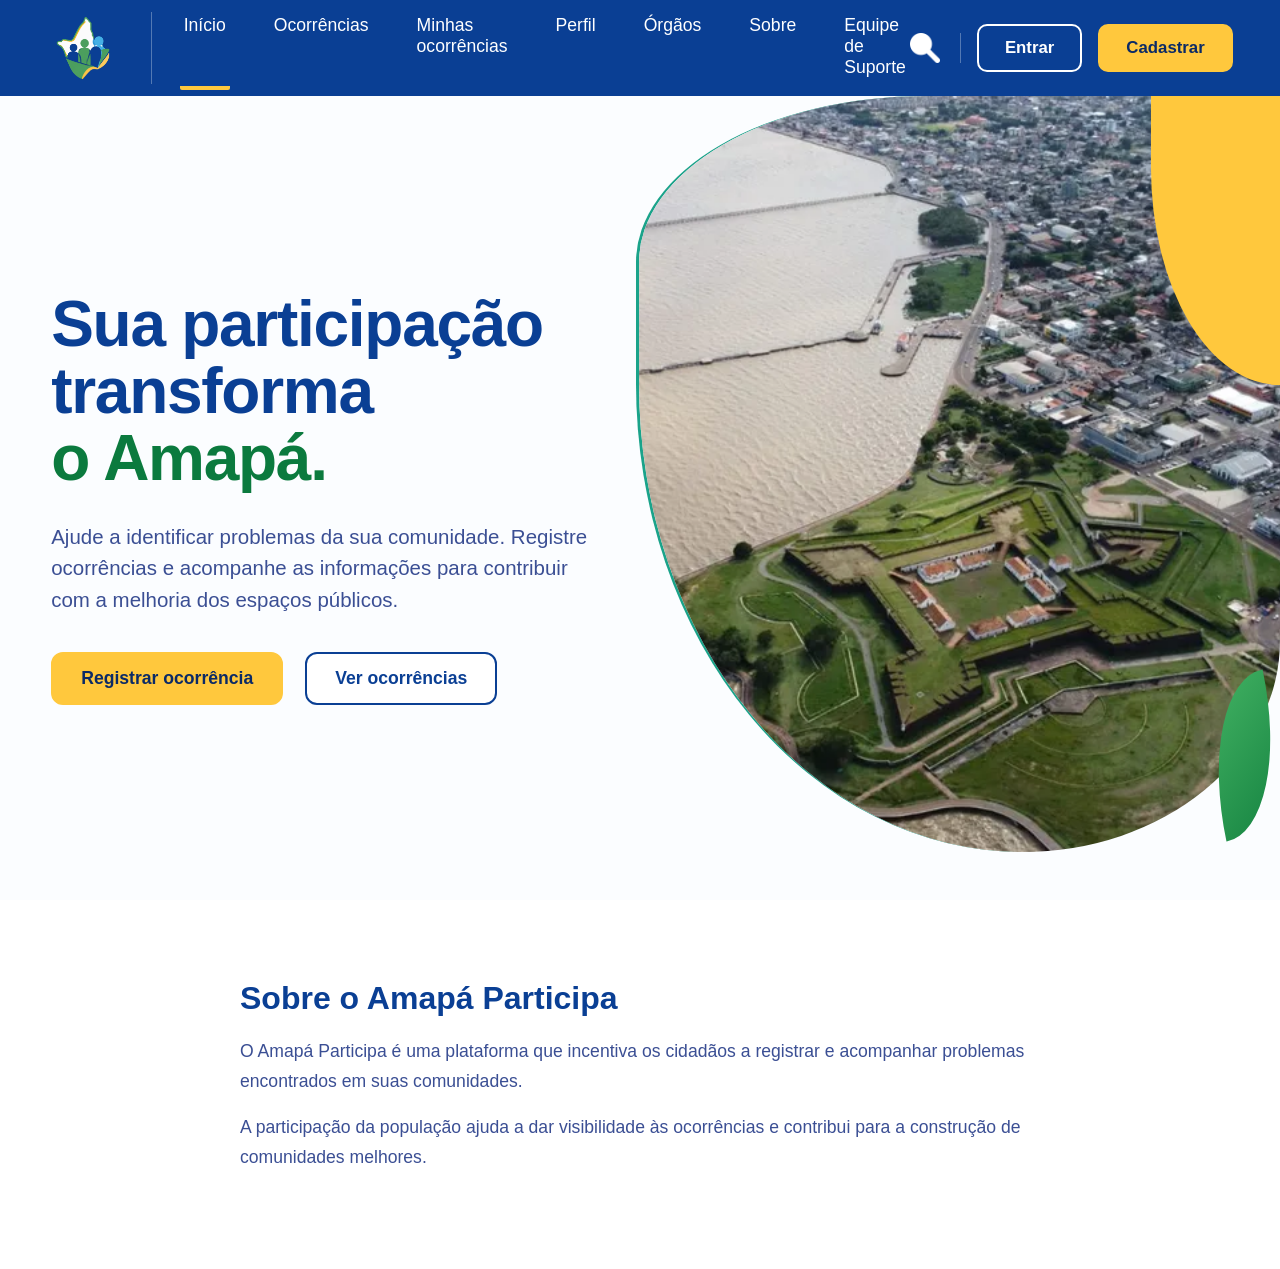
==== commit 8a71b4d2: "index.html Updated navigation links and added new sections for user occurrences and support." ====
--- a/index.html
+++ b/index.html
@@ -6,7 +6,7 @@
     <meta name="viewport" content="width=device-width, initial-scale=1.0">
     <title>Amapá Participa</title>
     <link rel="stylesheet" href="css/style.css">
-    <script src="./index.js" defer></script>
+    <script src="js/index.js" defer></script>
 </head>
 <body class="pagina-inicial">
 
@@ -17,10 +17,13 @@
 
         <nav class="cabecalho-menu">
             <ul>
-                <li><a href="index.html" class="ativo">Início</a></li>
-                <li><a href="paginas/ocorrencias.html">Ocorrências</a></li>
-                <li><a href="paginas/orgaos.html">Órgãos</a></li>
-                <li><a href="#sobre">Sobre</a></li>
+                <a href="index.html" class="ativo">Início</a>
+                <a href="paginas/ocorrencias.html">Ocorrências</a>
+                <a href="paginas/minhas-ocorrencias.html">Minhas ocorrências</a>
+                <a href="paginas/perfil.html">Perfil</a>
+                <a href="paginas/orgaos.html">Órgãos</a>
+                <a href="paginas/sobre.html">Sobre</a>
+                <a href="paginas/suporte.html">Equipe de Suporte</a>
             </ul>
         </nav>
 
